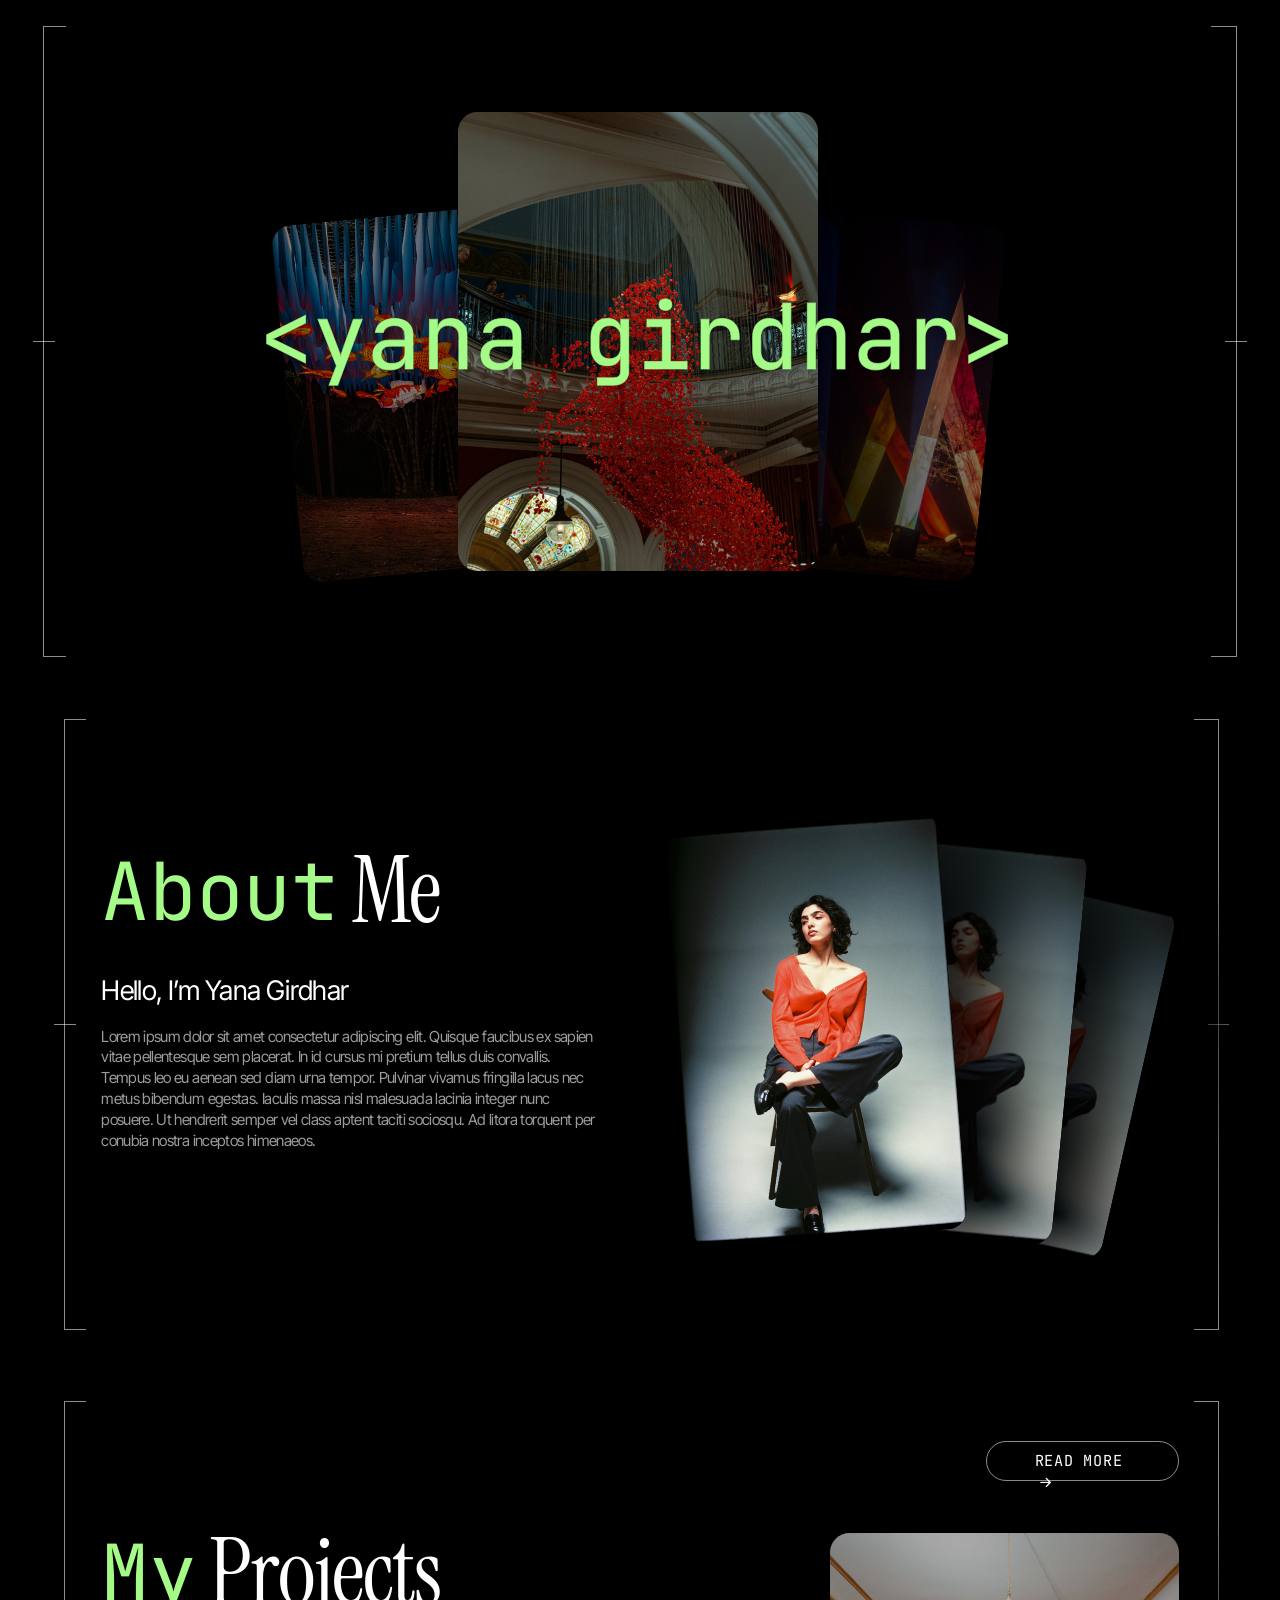
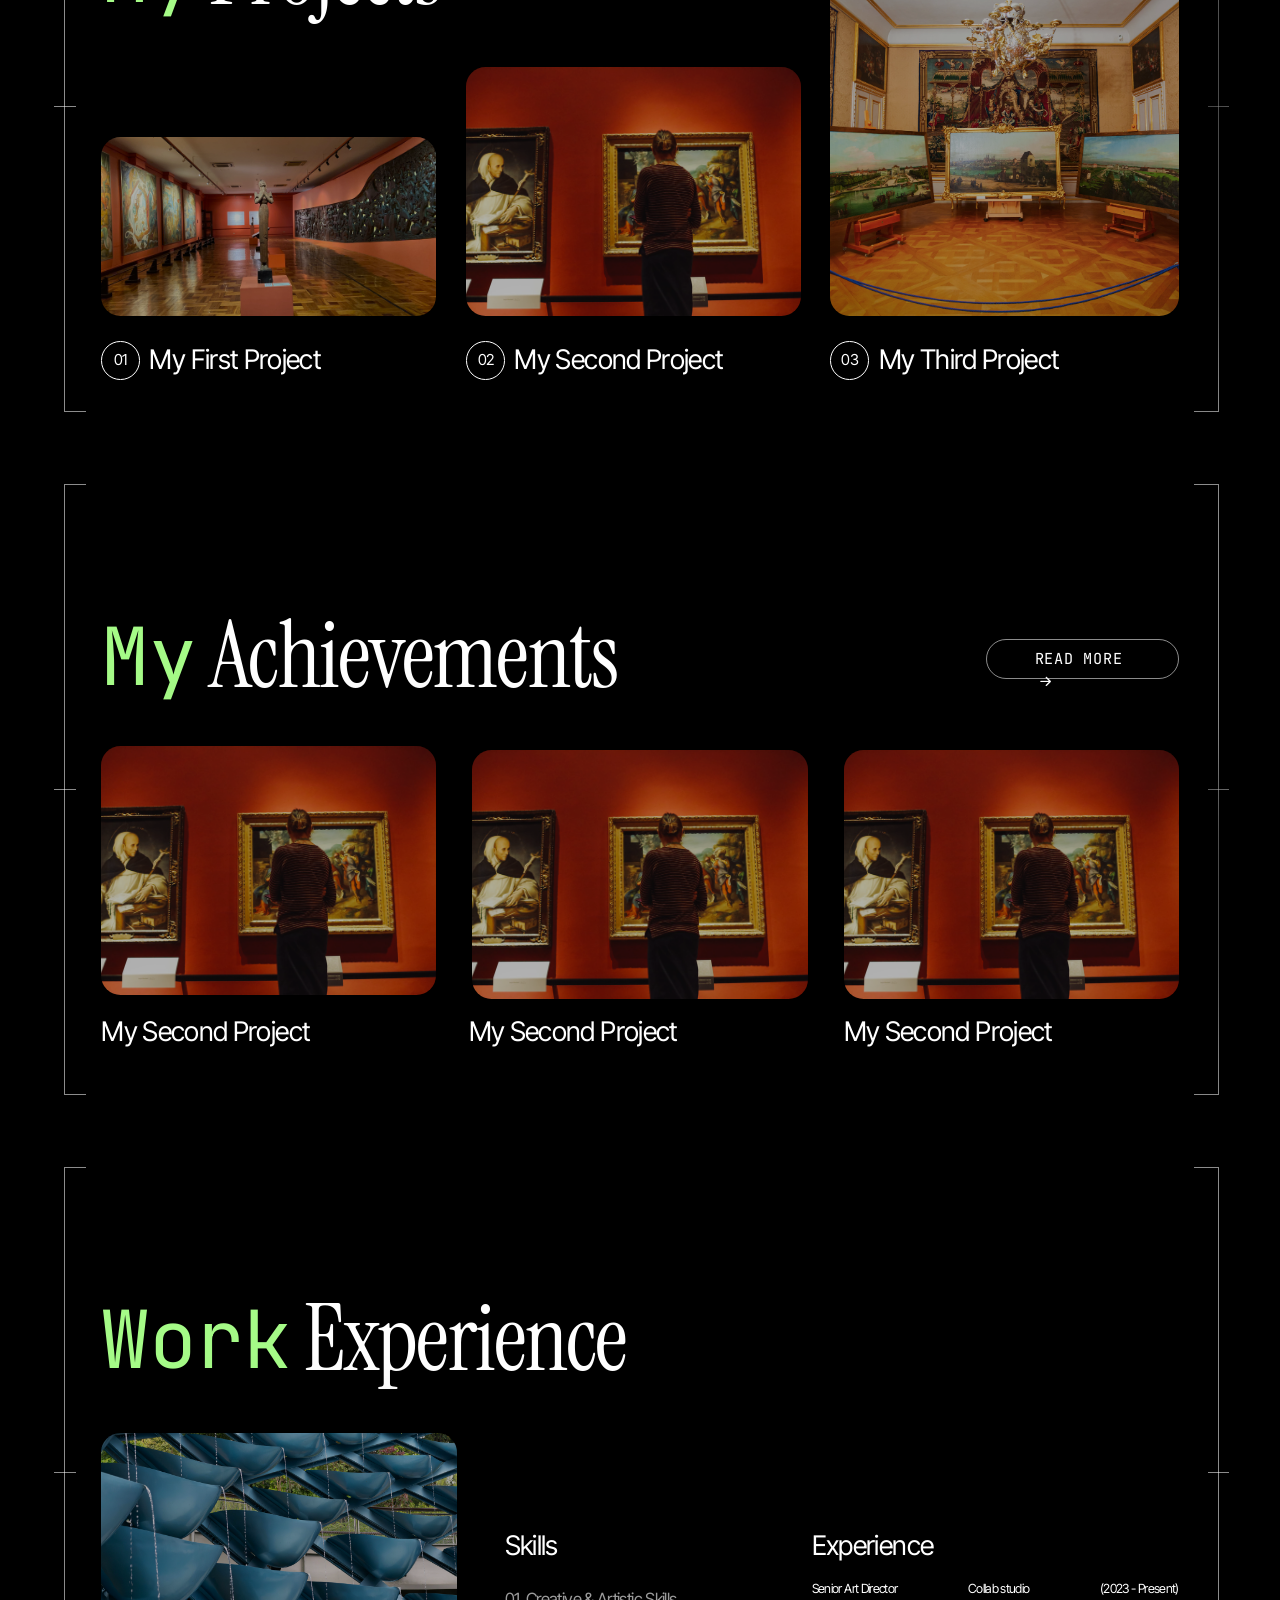
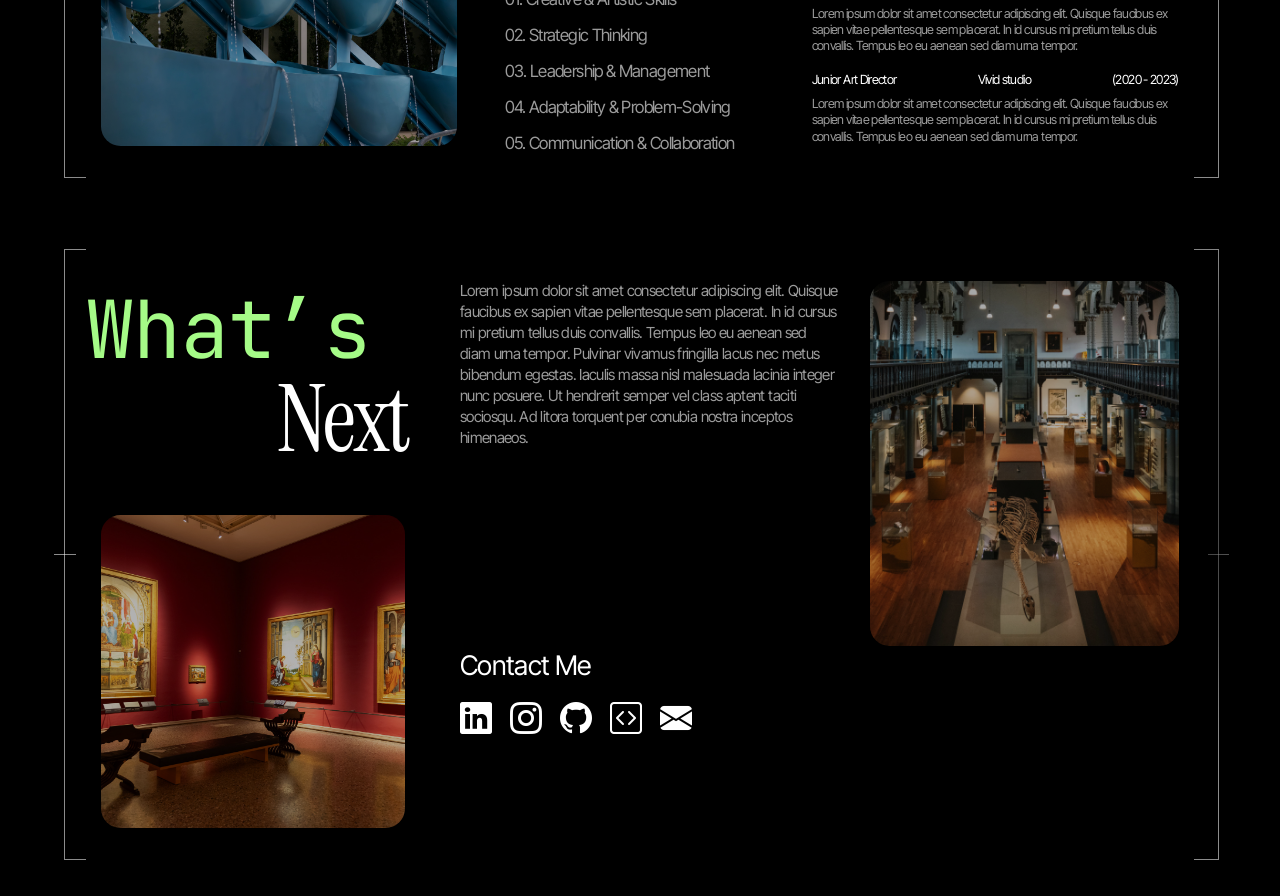
==== index.html @ b26ae409 "Initial Commit" ====
<!DOCTYPE html>
<html lang="en-IN">
<head>
  <meta charset="utf-8">
  <meta name="viewport" content="width=device-width, initial-scale=1">
  <title>Yana Girdhar | Portfolio</title>
  <meta name="description" content="Portfolio of Yana Girdhar.">
  <meta property="og:title" content="Hello, I’m Yana Girdhar">
  <meta property="og:type" content="website">
  <meta name="theme-color" content="#000000">

  <!-- Fonts -->
  <link rel="preconnect" href="https://fonts.googleapis.com">
  <link rel="preconnect" href="https://fonts.gstatic.com" crossorigin>
  <link href="https://fonts.googleapis.com/css2?family=Inter+Tight:wght@400;500&family=Instrument+Serif:ital@0;1&family=JetBrains+Mono:wght@400&display=swap" rel="stylesheet">

  <!-- Bootstrap 5 + Bootstrap Icons -->
  <link href="https://cdn.jsdelivr.net/npm/bootstrap@5.3.3/dist/css/bootstrap.min.css" rel="stylesheet">
  <link href="https://cdn.jsdelivr.net/npm/bootstrap-icons@1.11.3/font/bootstrap-icons.min.css" rel="stylesheet">

  <link href="css/style.css" rel="stylesheet">
</head>
<body>

  <!-- ============ 1. HERO ============ -->
  <section id="home" class="slide hero">
    <div class="stage">
      <div class="frame d-none d-lg-block" aria-hidden="true">
        <span class="brk brk-l"></span><span class="brk brk-r"></span>
        <span class="tick tick-l"></span><span class="tick tick-r"></span>
      </div>

      <figure class="photo hero-card hero-card--l abs" style="--x:322.7;--y:239.5;--w:315.8;--h:402.9;--r:-5.477deg;--o:.5">
        <img src="images/hero-left.jpg" alt="" loading="eager">
      </figure>
      <figure class="photo hero-card hero-card--r abs" style="--x:797.7;--y:239.5;--w:315.8;--h:402.9;--r:5.481deg;--o:.5">
        <img src="images/hero-right.jpg" alt="" loading="eager">
      </figure>
      <figure class="photo hero-card hero-card--c abs" style="--x:515.5;--y:125.6;--w:405.1;--h:516.9">
        <img src="images/hero-center.jpg" alt="Portrait of Yana Girdhar" loading="eager">
      </figure>

      <h1 class="hero-title abs" style="--x:91.5;--y:323.8;--w:1250.5">
        <span class="visually-hidden">Yana Girdhar</span>
        <span class="ht-outline" aria-hidden="true">&lt;yana girdhar&gt;</span>
        <span class="ht-fill" aria-hidden="true">&lt;yana girdhar&gt;</span>
      </h1>
    </div>
  </section>

  <!-- ============ 2. ABOUT ME ============ -->
  <section id="about" class="slide">
    <div class="stage stack">
      <div class="frame d-none d-lg-block" aria-hidden="true">
        <span class="brk brk-l"></span><span class="brk brk-r"></span>
        <span class="tick tick-l"></span><span class="tick tick-r"></span>
      </div>

      <h2 class="hd abs" style="--x:113.8;--y:182"><span class="t-sans headline-accent">About</span><span class="t-serif">Me</span></h2>

      <div class="about-copy abs" style="--x:113.8;--y:328.5;--w:559">
        <h3 class="t-h">Hello, I’m Yana Girdhar</h3>
        <p class="t-p">Lorem ipsum dolor sit amet consectetur adipiscing elit. Quisque faucibus ex sapien vitae pellentesque sem placerat. In id cursus mi pretium tellus duis convallis. Tempus leo eu aenean sed diam urna tempor. Pulvinar vivamus fringilla lacus nec metus bibendum egestas. Iaculis massa nisl malesuada lacinia integer nunc posuere. Ut hendrerit semper vel class aptent taciti sociosqu. Ad litora torquent per conubia nostra inceptos himenaeos.</p>
      </div>

      <div class="about-photos">
        <!-- Top image 100% opacity, back images 70% and 60% -->
        <figure class="photo abs" style="--x:1033;--y:224.4;--w:251.2;--h:404.7;--r:12.756deg;"><img src="images/about.jpg" alt="" loading="lazy"></figure>
        <figure class="photo abs" style="--x:925.7;--y:176;--w:278.3;--h:445.5;--r:5.481deg;"><img src="images/about.jpg" alt="" loading="lazy"></figure>
        <figure class="photo abs" style="--x:761.4;--y:153.6;--w:309.8;--h:471;--r:-4.455deg;"><img src="images/about.jpg" alt="Yana Girdhar" loading="lazy"></figure>
      </div>
    </div>
  </section>

  <!-- ============ 3. PROJECTS ============ -->
  <section id="projects" class="slide">
    <div class="stage stack">
      <div class="frame d-none d-lg-block" aria-hidden="true">
        <span class="brk brk-l"></span><span class="brk brk-r"></span>
        <span class="tick tick-l"></span><span class="tick tick-r"></span>
      </div>

      <h2 class="hd abs" style="--x:113.8;--y:182"><span class="t-sans headline-accent">My</span><span class="t-serif">Projects</span></h2>

      <a href="#" class="read-more-btn abs d-none d-lg-block" style="--x:1108.7;--y:85;--w:217.5;--h:45">
        <span>READ MORE</span>
        <i class="bi bi-arrow-right-short"></i>
      </a>

      <div class="cards">
        <article class="project">
          <a href="#" class="project-link">
            <figure class="photo dim abs" style="--x:113.8;--y:418.3;--w:377.1;--h:201.8"><img src="images/project-1.jpg" alt="Preview of My First Project" loading="lazy"></figure>
            <span class="pnum abs" style="--x:113.8;--y:648.2;--w:43.4;--h:43.4">01</span>
            <h3 class="plabel t-h abs" style="--x:168.1;--y:651.9">My First Project</h3>
          </a>
        </article>
        <article class="project">
          <a href="#" class="project-link">
            <figure class="photo dim abs" style="--x:524.4;--y:339.9;--w:377.1;--h:280.1"><img src="images/project-2.jpg" alt="Preview of My Second Project" loading="lazy"></figure>
            <span class="pnum abs" style="--x:524.4;--y:648.2;--w:43.4;--h:43.4">02</span>
            <h3 class="plabel t-h abs" style="--x:578.7;--y:651.9">My Second Project</h3>
          </a>
        </article>
        <article class="project">
          <a href="#" class="project-link">
            <figure class="photo dim abs" style="--x:934.3;--y:188.9;--w:391.9;--h:431.1"><img src="images/project-3.jpg" alt="Preview of My Third Project" loading="lazy"></figure>
            <span class="pnum abs" style="--x:934.3;--y:648.2;--w:43.4;--h:43.4">03</span>
            <h3 class="plabel t-h abs" style="--x:988.6;--y:651.9">My Third Project</h3>
          </a>
        </article>
      </div>
    </div>
  </section>

  <!-- ============ 4. ACHIEVEMENTS ============ -->
  <section id="achievements" class="slide">
    <div class="stage stack">
      <div class="frame d-none d-lg-block" aria-hidden="true">
        <span class="brk brk-l"></span><span class="brk brk-r"></span>
        <span class="tick tick-l"></span><span class="tick tick-r"></span>
      </div>

      <h2 class="hd abs" style="--x:113.8;--y:182"><span class="t-sans headline-accent">My</span><span class="t-serif">Achievements</span></h2>

      <a href="#" class="read-more-btn abs d-none d-lg-block" style="--x:1108.7;--y:215;--w:217.5;--h:45">
        <span>READ MORE</span>
        <i class="bi bi-arrow-right-short"></i>
      </a>

      <div class="cards">
        <article class="project">
          <figure class="photo dim abs" style="--x:113.8;--y:334.9;--w:377.1;--h:280.1"><img src="images/achievement-1.jpg" alt="" loading="lazy"></figure>
          <h3 class="plabel t-h abs" style="--x:113.8;--y:638.5">My Second Project</h3>
        </article>
        <article class="project">
          <figure class="photo dim abs" style="--x:531.4;--y:339.9;--w:377.1;--h:280.1"><img src="images/achievement-2.jpg" alt="" loading="lazy"></figure>
          <h3 class="plabel t-h abs" style="--x:527.2;--y:638.5">My Second Project</h3>
        </article>
        <article class="project">
          <figure class="photo dim abs" style="--x:949;--y:339.9;--w:377.1;--h:280.1"><img src="images/achievement-3.jpg" alt="" loading="lazy"></figure>
          <h3 class="plabel t-h abs" style="--x:949;--y:638.5">My Second Project</h3>
        </article>
      </div>
    </div>
  </section>

  <!-- ============ 5. WORK EXPERIENCE ============ -->
  <section id="experience" class="slide">
    <div class="stage stack">
      <div class="frame d-none d-lg-block" aria-hidden="true">
        <span class="brk brk-l"></span><span class="brk brk-r"></span>
        <span class="tick tick-l"></span><span class="tick tick-r"></span>
      </div>

      <h2 class="hd abs" style="--x:113.8;--y:182"><span class="t-sans headline-accent">Work</span><span class="t-serif">Experience</span></h2>

      <figure class="photo dim abs" style="--x:113.8;--y:339.7;--w:400.5;--h:351.9"><img src="images/work.jpg" alt="" loading="lazy"></figure>

      <div class="col-block abs" style="--x:567.7;--y:448.4;--w:330">
        <h3 class="t-h label">Skills</h3>
        <ol class="skills t-list">
          <li>01. Creative &amp; Artistic Skills</li>
          <li>02. Strategic Thinking</li>
          <li>03. Leadership &amp; Management</li>
          <li>04. Adaptability &amp; Problem-Solving</li>
          <li>05. Communication &amp; Collaboration</li>
        </ol>
      </div>

      <div class="col-block abs" style="--x:913.1;--y:448.4;--w:413">
        <h3 class="t-h label">Experience</h3>

        <div class="job">
          <div class="job-head t-sm"><span>Senior Art Director</span><span>Collab studio</span><span>(2023 - Present)</span></div>
          <p class="t-sm muted">Lorem ipsum dolor sit amet consectetur adipiscing elit. Quisque faucibus ex sapien vitae pellentesque sem placerat. In id cursus mi pretium tellus duis convallis. Tempus leo eu aenean sed diam urna tempor.</p>
        </div>
        <div class="job">
          <div class="job-head t-sm"><span>Junior Art Director</span><span>Vivid studio</span><span>(2020 - 2023)</span></div>
          <p class="t-sm muted">Lorem ipsum dolor sit amet consectetur adipiscing elit. Quisque faucibus ex sapien vitae pellentesque sem placerat. In id cursus mi pretium tellus duis convallis. Tempus leo eu aenean sed diam urna tempor.</p>
        </div>
      </div>
    </div>
  </section>

  <!-- ============ 6. WHAT'S NEXT / CONTACT ============ -->
  <section id="contact" class="slide">
    <div class="stage stack">
      <div class="frame d-none d-lg-block" aria-hidden="true">
        <span class="brk brk-l"></span><span class="brk brk-r"></span>
        <span class="tick tick-l"></span><span class="tick tick-r"></span>
      </div>

      <h2 class="hd hd--split">
        <span class="t-sans abs headline-accent" style="--x:96.8;--y:85">What’s</span>
        <span class="t-serif abs" style="--x:311.6;--y:181">Next</span>
      </h2>

      <p class="t-p abs" style="--x:517.3;--y:76.8;--w:428">Lorem ipsum dolor sit amet consectetur adipiscing elit. Quisque faucibus ex sapien vitae pellentesque sem placerat. In id cursus mi pretium tellus duis convallis. Tempus leo eu aenean sed diam urna tempor. Pulvinar vivamus fringilla lacus nec metus bibendum egestas. Iaculis massa nisl malesuada lacinia integer nunc posuere. Ut hendrerit semper vel class aptent taciti sociosqu. Ad litora torquent per conubia nostra inceptos himenaeos.</p>

      <figure class="photo dim abs" style="--x:113.8;--y:340.1;--w:342.4;--h:351.4"><img src="images/next-left.jpg" alt="" loading="lazy"></figure>
      <figure class="photo dim abs" style="--x:979;--y:76.8;--w:347.2;--h:410.3"><img src="images/next-right.jpg" alt="" loading="lazy"></figure>

      <div class="contact abs" style="--x:517.3;--y:491.7;--w:400">
        <h3 class="t-h">Contact Me</h3>
        <ul class="socials">
          <li><a href="#" aria-label="LinkedIn"><i class="bi bi-linkedin"></i></a></li>
          <li><a href="#" aria-label="Instagram"><i class="bi bi-instagram"></i></a></li>
          <li><a href="#" aria-label="GitHub"><i class="bi bi-github"></i></a></li>
          <li><a href="#" aria-label="LeetCode"><i class="bi bi-code-square"></i></a></li>
          <li><a href="#" aria-label="Email"><i class="bi bi-envelope-fill"></i></a></li>
        </ul>
      </div>
    </div>
  </section>

  <script src="js/main.js"></script>
</body>
</html>
---- css/style.css ----
/* ==========================================================================
   Yana Girdhar — portfolio
   Bootstrap 5 provides reset, .visually-hidden and icons.
   This file adds the design: every slide is a 1440 × 768 "stage" that scales
   with the browser width on desktop, and stacks into one column on mobile.
   ========================================================================== */

:root {
  --bg: #000;
  --fg: #fff;
  --muted: #9b9b9b;          /* grey body copy */
  --accent: #a5fb87;         /* hero green — change this one value to re-colour */
  --line: rgba(255, 255, 255, .55);
  --font-sans: "Inter Tight", "Helvetica Neue", Arial, sans-serif;
  --font-serif: "Instrument Serif", Georgia, "Times New Roman", serif;
  --font-mono: "JetBrains Mono", ui-monospace, "SFMono-Regular", Menlo, monospace;
}

*, *::before, *::after { box-sizing: border-box; }
html { scroll-behavior: smooth; }
body {
  background: var(--bg);
  color: var(--fg);
  font-family: var(--font-sans);
  letter-spacing: -.04em;
  overflow-x: hidden;
  -webkit-font-smoothing: antialiased;
}
a { color: inherit; text-decoration: none; }
a:focus-visible { outline: 2px solid var(--accent); outline-offset: 4px; }
h1, h2, h3, p, ol, ul, figure { margin: 0; padding: 0; }
h1, h2, h3 { font-weight: 400; }
ol, ul { list-style: none; }
.visually-hidden { position: absolute !important; width: 1px; height: 1px; margin: -1px; padding: 0; overflow: hidden; clip: rect(0, 0, 0, 0); white-space: nowrap; border: 0; }

/* ---------- Custom Headline Green & Font Styles ---------- */
.headline-accent {
  font-family: var(--font-mono) !important;
  color: var(--accent) !important;
  font-size: clamp(3.2rem, 14.5vw, 5.25rem) !important;
}

/* ---------- Read More Pill Button ---------- */
.read-more-btn {
  display: inline-flex;
  align-items: center;
  justify-content: center;
  gap: 1rem;
  background: transparent;
  border: 1px solid var(--line);
  padding: 0.5rem 1.75rem 0.5rem 3rem; 
  border-radius: 50rem;
  font-family: var(--font-mono);
  font-size: 0.95rem;
  letter-spacing: 0.05em;
  color: var(--fg);
  transition: border-color 0.2s ease, color 0.2s ease;
}
.read-more-btn:hover {
  border-color: var(--accent);
  color: var(--accent);
}
.read-more-btn i {
  font-size: 1.35rem; 
  line-height: 1;
}

/* ---------- Stage (the 1440 × 768 artboard) ---------- */
.slide { position: relative; background: var(--bg); overflow: hidden; }
.stage {
  --u: calc(100cqw / 1440);   /* 1 design pixel */
  --k: .05rem;                /* spacing unit on mobile */
  position: relative;
  width: 100%;
  max-width: 1440px;
  margin-inline: auto;
  container-type: inline-size;
}
.stage.stack {                /* mobile: normal flowing column */
  display: flex;
  flex-direction: column;
  gap: 1.75rem;
  padding: 4.5rem 1.5rem;
}

/* ---------- Type ---------- */
.t-sans  { font-family: var(--font-sans);  font-size: clamp(2.75rem, 13vw, 4.75rem); line-height: 1; }
.t-serif { font-family: var(--font-serif); font-size: clamp(3rem, 14vw, 5.5rem);  line-height: 1; letter-spacing: -.02em; }
.t-h     { font-size: 1.6rem; line-height: 1.2; }
.t-p     { font-size: 1rem; line-height: 1.375; color: var(--muted); }
.t-sm    { font-size: .9rem; line-height: 1.3; }
.t-list  { font-size: 1.1rem; line-height: 2.137; color: var(--muted); }
.muted   { color: var(--muted); }

/* Reduced spacing between headline parts */
.hd { display: flex; flex-wrap: wrap; align-items: center; gap: .1em .15em; }
.hd--split { flex-wrap: wrap; }

/* ---------- Photos & Shadows ---------- */
.photo {
  position: relative;
  overflow: hidden;
  width: 100%;
  aspect-ratio: var(--w) / var(--h);
  border-radius: max(14px, 1.5cqw);
  background: var(--bg);
  box-shadow: 65px 25px 85px rgba(0, 0, 0, 0.9); /* Large shadow extending far to the right */
}
.photo img { display: block; width: 100%; height: 100%; object-fit: cover; }

.photo.dim { opacity: .7; transition: opacity .35s ease; }
.project-link:hover .photo.dim,
.project-link:focus-visible .photo.dim,
.photo.dim:hover { opacity: 1; }

/* ---------- Projects / achievements ---------- */
.cards { display: grid; gap: 2.5rem; }
.project { display: block; }
.project-link {
  display: grid;
  grid-template-columns: auto 1fr;
  gap: .9rem 1rem;
  align-items: center;
}
.project-link .photo { grid-column: 1 / -1; }
.pnum {
  display: grid; place-items: center;
  width: 2.75rem; height: 2.75rem;
  border: 1px solid var(--fg);
  border-radius: 50%;
  font-size: 1rem;
}
.plabel { margin: 0; }

/* ---------- Work experience ---------- */
.label { position: relative; display: inline-block; margin-bottom: calc(22 * var(--k)); }
.sup { position: absolute; top: .1em; right: -.85em; font-size: .5em; }
.skills li { white-space: nowrap; }
.job { margin-bottom: calc(19 * var(--k)); }
.job-head { display: flex; justify-content: space-between; gap: .75rem; margin-bottom: calc(9 * var(--k)); }

/* ---------- About / contact copy ---------- */
.about-copy .t-h { margin-bottom: calc(22 * var(--k)); }
.about-photos { display: block; }
.about-photos .photo:not(:last-child) { display: none; }
.contact .t-h { margin-bottom: calc(22 * var(--k)); }
.socials { display: flex; flex-wrap: wrap; gap: 1.25rem; font-size: 2rem; line-height: 1; }
.socials a { display: block; transition: color .2s ease, transform .2s ease; }
.socials a:hover { color: var(--accent); transform: translateY(-3px); }
.arrow { color: var(--fg); }

/* ---------- Hero (mobile first) ---------- */
.hero .stage { aspect-ratio: 10 / 11; }
.hero .photo { position: absolute; }
.hero-card--c { left: 25cqw; top: 12cqw; width: 50cqw; height: auto; aspect-ratio: 405 / 517; z-index: 2; }
.hero-card--l { left: 8cqw;  top: 20cqw; width: 38cqw; height: auto; aspect-ratio: 316 / 403; }
.hero-card--r { left: 54cqw; top: 20cqw; width: 38cqw; height: auto; aspect-ratio: 316 / 403; }
.sparkle { position: absolute; left: auto; right: 22cqw; top: 8cqw; width: 8cqw; height: 8cqw; color: var(--fg); z-index: 3; }
.hero-title {
  position: absolute; left: 0; right: 0; top: 60cqw; z-index: 4;
  font-family: var(--font-mono);
  font-size: 10vw; line-height: 1.09; letter-spacing: 0;
  text-align: center; white-space: nowrap;
  text-shadow: 0 .05em .07em rgba(0, 0, 0, .08);
}
.ht-outline, .ht-fill { display: block; }
.ht-outline { position: absolute; inset: 0; color: transparent; -webkit-text-stroke: 1px rgba(165, 251, 135, .7); }
.ht-fill { color: var(--accent); }

/* ---------- Hero load animation ---------- */
.hero-card {
  opacity: 0; scale: .86; rotate: 0deg; translate: 0 6cqw;
  transition: opacity .9s ease, scale 1.3s cubic-bezier(.2, .9, .2, 1),
              rotate 1.3s cubic-bezier(.2, .9, .2, 1), translate 1.3s cubic-bezier(.2, .9, .2, 1);
}
.hero-card--l { translate: 14cqw 4cqw; transition-delay: .25s; --depth: -14; }
.hero-card--r { translate: -14cqw 4cqw; transition-delay: .25s; --depth: -6; }
.hero-card--c { transition-delay: .05s; --depth: 8; }
.is-loaded .hero-card { opacity: var(--o, 1); scale: 1; rotate: var(--r, 0deg); translate: 0 0; }
.is-loaded.is-settled .hero-card {         /* gentle pointer parallax after the intro */
  translate: calc(var(--mx, 0) * var(--depth) * 1px) calc(var(--my, 0) * var(--depth) * 1px);
  transition: translate .45s ease-out;
}
.ht-outline { opacity: 0; transition: opacity .5s ease .5s; }
.ht-fill { clip-path: inset(0 100% 0 0); transition: clip-path 1.5s cubic-bezier(.65, 0, .35, 1) .8s; }
.is-loaded .ht-outline { opacity: 1; }
.is-loaded .ht-fill { clip-path: inset(0 0 0 0); }
.sparkle { opacity: 0; transition: opacity .6s ease 1.4s; animation: spin 12s linear infinite; }
.is-loaded .sparkle { opacity: 1; }
@keyframes spin { to { transform: rotate(360deg); } }

/* ==========================================================================
   Desktop: exact 1440 × 768 layout, scaled to the viewport
   ========================================================================== */
@media (min-width: 992px) {
  .stage { --k: var(--u); aspect-ratio: 1440 / 768; }
  .stage.stack { display: block; padding: 0; }

  /* absolute placement helper: --x --y --w --h are design pixels */
  .abs {
    position: absolute;
    left: calc(var(--x) * var(--u));
    top: calc(var(--y) * var(--u));
    width: calc(var(--w) * var(--u));
    height: calc(var(--h) * var(--u));
    rotate: var(--r, 0deg);
    margin: 0;
  }
  .project, .project-link, .cards, .about-photos { display: contents; }
  .hd--split { display: contents; }
  .about-photos .photo:not(:last-child) { display: block; }

  /* type (sizes are design px at 1440 wide) */
  .t-sans  { font-size: calc(76.3 * var(--u)); }
  .t-serif { font-size: calc(104 * var(--u)); }
  .headline-accent { font-size: calc(90 * var(--u)) !important; }
  .t-h     { font-size: calc(30.4 * var(--u)); line-height: calc(36 / 30.4); }
  .t-p     { font-size: calc(17.1 * var(--u)); line-height: calc(23.5 / 17.1); }
  .t-sm    { font-size: calc(14.2 * var(--u)); }
  .t-list  { font-size: calc(19 * var(--u)); }
  .hd { gap: calc(15 * var(--u)); width: auto; height: auto; }
  .hd--split .abs { width: auto; height: auto; }

  .photo { border-radius: calc(22 * var(--u)); }
  .pnum { font-size: calc(17 * var(--u)); }
  .plabel { width: auto; height: auto; white-space: nowrap; }
  .socials { gap: calc(21 * var(--u)); font-size: calc(36 * var(--u)); }
  .about-copy, .contact, .col-block, .job-head { height: auto; }
  .skills li { height: calc(40.6 * var(--u)); }

  /* brackets that frame every slide */
  .frame { position: absolute; inset: 0; pointer-events: none; }
  .brk, .tick { position: absolute; display: block; }
  .brk { border: 1px solid var(--line); }
  .brk-l { left: calc(72.3 * var(--u));  top: calc(40.8 * var(--u)); width: calc(24.5 * var(--u)); height: calc(686.7 * var(--u)); border-right: 0; }
  .brk-r { left: calc(1343.2 * var(--u)); top: calc(40.8 * var(--u)); width: calc(28 * var(--u));   height: calc(686.7 * var(--u)); border-left: 0; }
  .tick { height: 1px; background: var(--line); top: calc(384 * var(--u)); width: calc(23.9 * var(--u)); }
  .tick-l { left: calc(61.2 * var(--u)); }
  .tick-r { left: calc(1358.6 * var(--u)); }
  .hero .brk-l { left: calc(48.5 * var(--u));  top: calc(29.1 * var(--u)); width: calc(25.3 * var(--u)); height: calc(709.9 * var(--u)); }
  .hero .brk-r { left: calc(1362.4 * var(--u)); top: calc(29.1 * var(--u)); width: calc(28.9 * var(--u)); height: calc(709.9 * var(--u)); }
  .hero .tick { top: calc(383.9 * var(--u)); width: calc(24.7 * var(--u)); }
  .hero .tick-l { left: calc(37 * var(--u)); }
  .hero .tick-r { left: calc(1378.3 * var(--u)); }

  /* hero */
  .hero .stage { aspect-ratio: 1440 / 768; }
  .hero-card--l { translate: calc(192 * var(--u)) calc(-30 * var(--u)); }
  .hero-card--r { translate: calc(-192 * var(--u)) calc(-30 * var(--u)); }
  .hero-card--c { translate: 0 calc(40 * var(--u)); }
  .hero-title {
    font-size: calc(101.6 * var(--u));
    line-height: calc(111 / 101.6);
    height: auto;
  }
}

/* ---------- Motion preferences ---------- */
@media (prefers-reduced-motion: reduce) {
  html { scroll-behavior: auto; }
  .hero-card, .ht-outline, .ht-fill, .sparkle { transition: none !important; }
  .sparkle { animation: none; }
  .hero-card { opacity: var(--o, 1); scale: 1; rotate: var(--r, 0deg); translate: 0 0; }
  .ht-outline, .sparkle { opacity: 1; }
  .ht-fill { clip-path: none; }
}
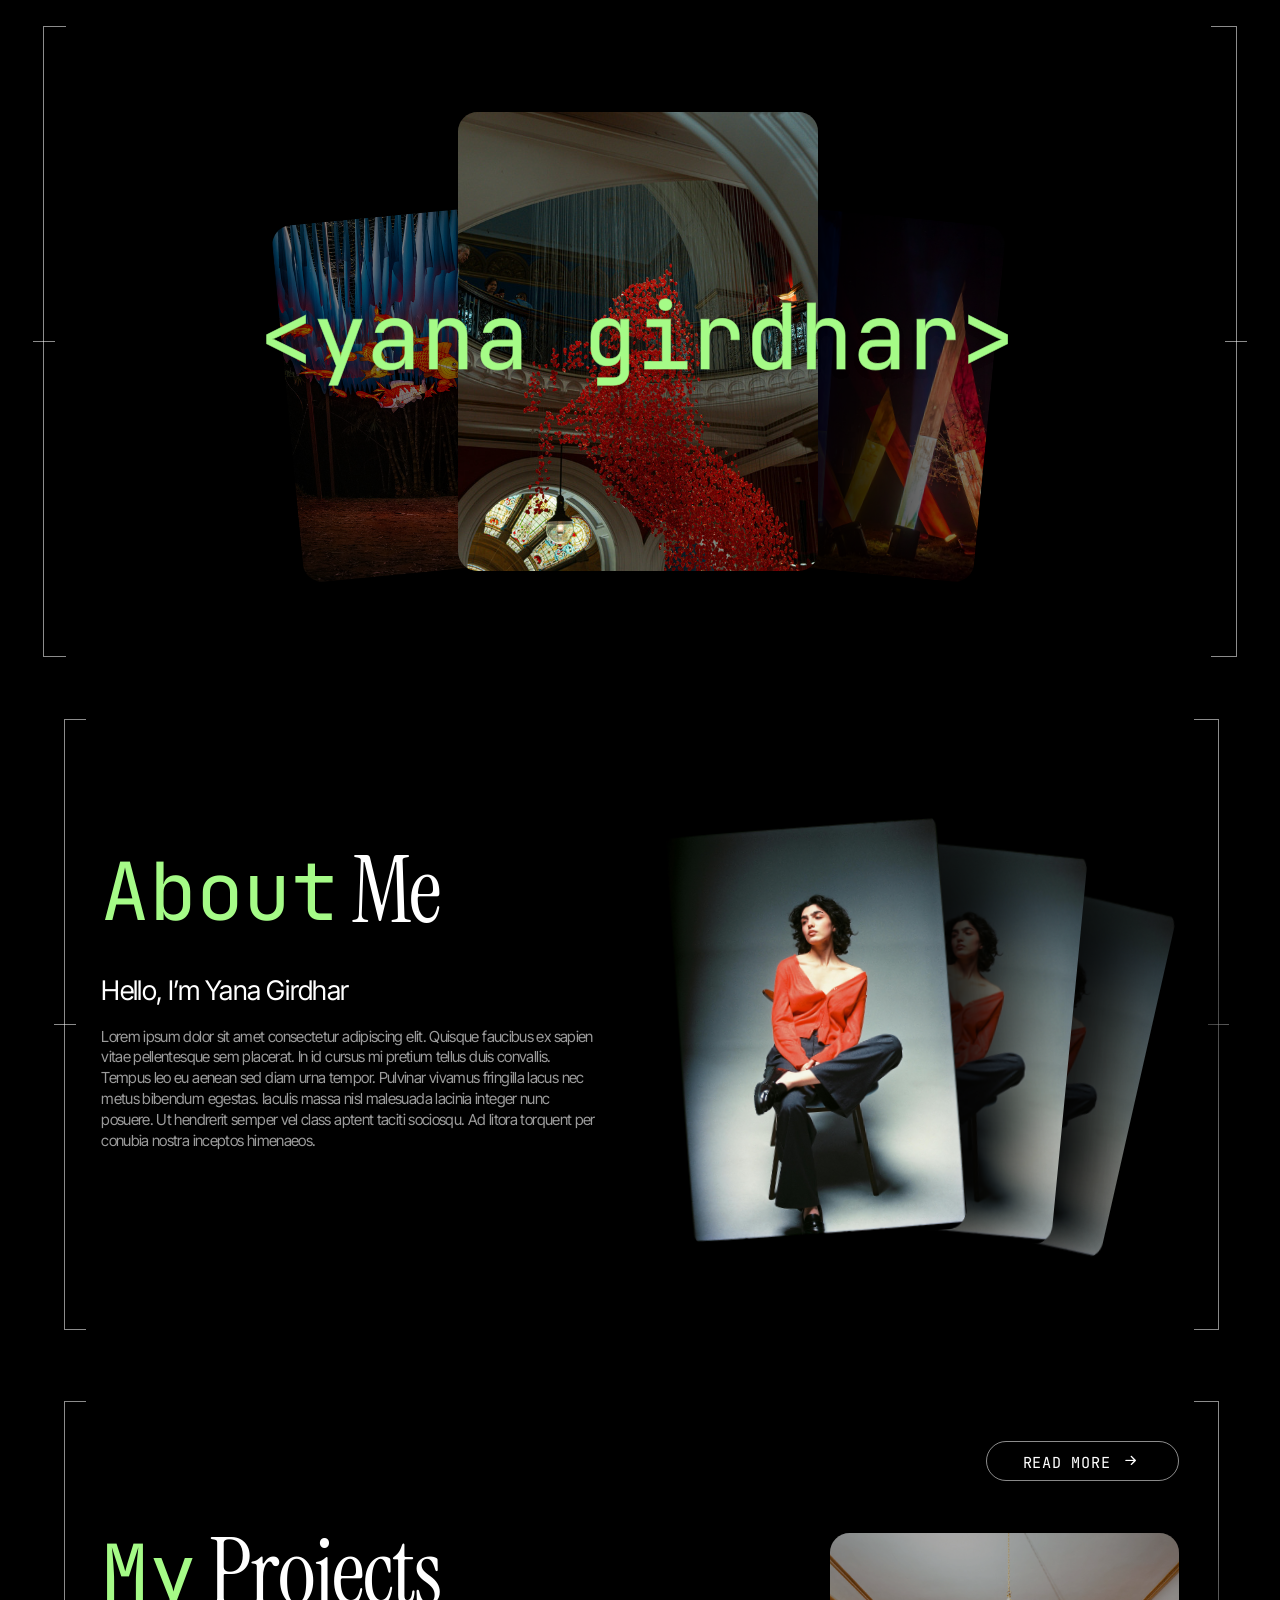
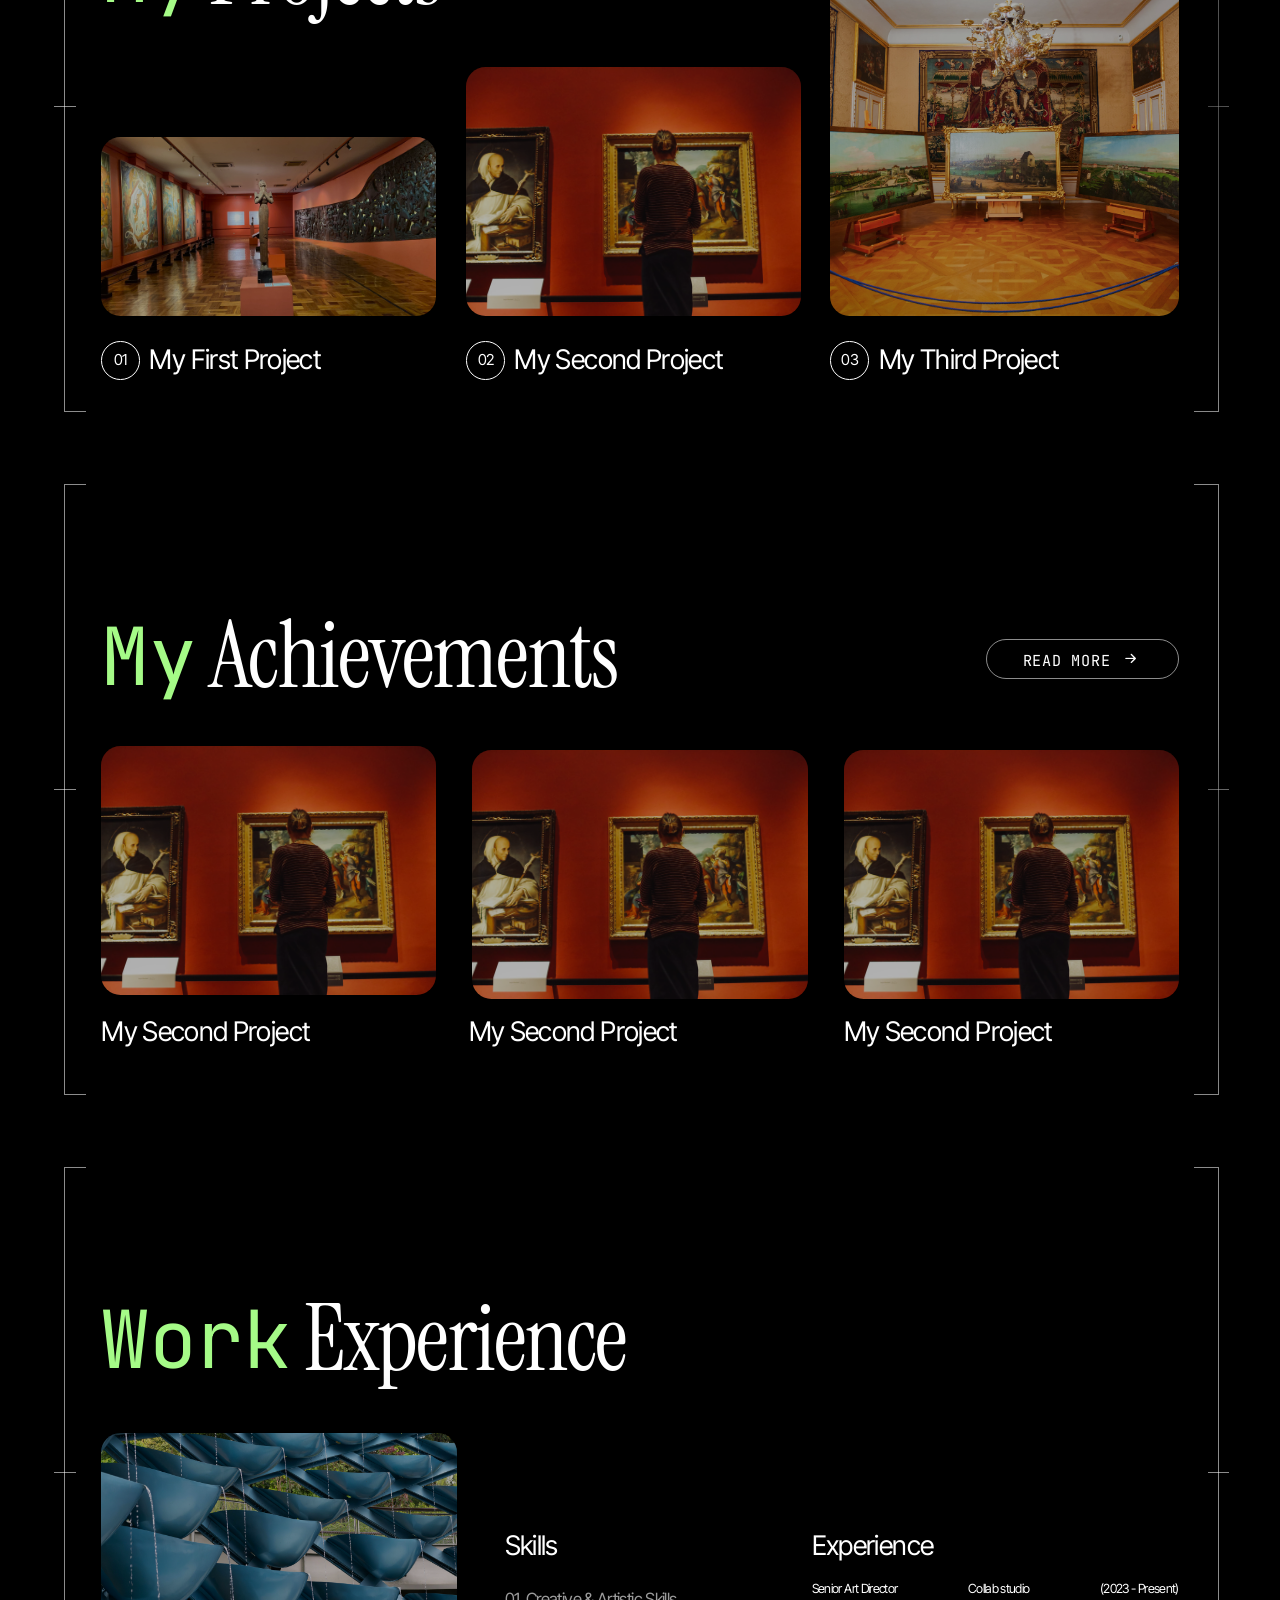
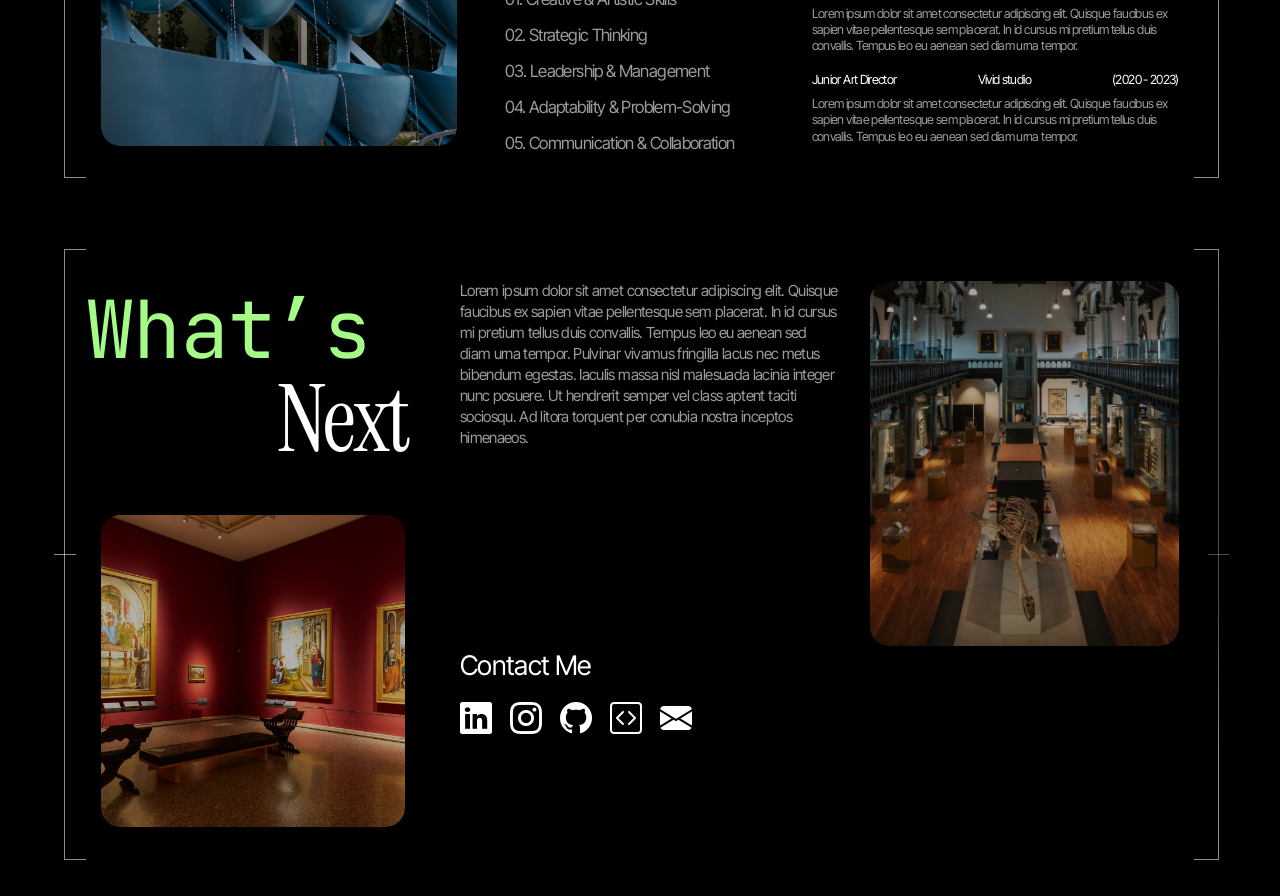
==== commit 8dfbb93c: "add animations" ====
--- a/index.html
+++ b/index.html
@@ -64,10 +64,9 @@
       </div>
 
       <div class="about-photos">
-        <!-- Top image 100% opacity, back images 70% and 60% -->
-        <figure class="photo abs" style="--x:1033;--y:224.4;--w:251.2;--h:404.7;--r:12.756deg;"><img src="images/about.jpg" alt="" loading="lazy"></figure>
-        <figure class="photo abs" style="--x:925.7;--y:176;--w:278.3;--h:445.5;--r:5.481deg;"><img src="images/about.jpg" alt="" loading="lazy"></figure>
-        <figure class="photo abs" style="--x:761.4;--y:153.6;--w:309.8;--h:471;--r:-4.455deg;"><img src="images/about.jpg" alt="Yana Girdhar" loading="lazy"></figure>
+        <figure class="photo abs anim-about-top" style="--x:1033;--y:224.4;--w:251.2;--h:404.7;--r:12.756deg;"><img src="images/about.jpg" alt="" loading="lazy"></figure>
+        <figure class="photo abs anim-about-mid" style="--x:925.7;--y:176;--w:278.3;--h:445.5;--r:5.481deg;"><img src="images/about.jpg" alt="" loading="lazy"></figure>
+        <figure class="photo abs anim-about-bot" style="--x:761.4;--y:153.6;--w:309.8;--h:471;--r:-4.455deg;"><img src="images/about.jpg" alt="Yana Girdhar" loading="lazy"></figure>
       </div>
     </div>
   </section>
@@ -88,21 +87,21 @@
       </a>
 
       <div class="cards">
-        <article class="project">
+        <article class="project anim-proj-1">
           <a href="#" class="project-link">
             <figure class="photo dim abs" style="--x:113.8;--y:418.3;--w:377.1;--h:201.8"><img src="images/project-1.jpg" alt="Preview of My First Project" loading="lazy"></figure>
             <span class="pnum abs" style="--x:113.8;--y:648.2;--w:43.4;--h:43.4">01</span>
             <h3 class="plabel t-h abs" style="--x:168.1;--y:651.9">My First Project</h3>
           </a>
         </article>
-        <article class="project">
+        <article class="project anim-proj-2">
           <a href="#" class="project-link">
             <figure class="photo dim abs" style="--x:524.4;--y:339.9;--w:377.1;--h:280.1"><img src="images/project-2.jpg" alt="Preview of My Second Project" loading="lazy"></figure>
             <span class="pnum abs" style="--x:524.4;--y:648.2;--w:43.4;--h:43.4">02</span>
             <h3 class="plabel t-h abs" style="--x:578.7;--y:651.9">My Second Project</h3>
           </a>
         </article>
-        <article class="project">
+        <article class="project anim-proj-3">
           <a href="#" class="project-link">
             <figure class="photo dim abs" style="--x:934.3;--y:188.9;--w:391.9;--h:431.1"><img src="images/project-3.jpg" alt="Preview of My Third Project" loading="lazy"></figure>
             <span class="pnum abs" style="--x:934.3;--y:648.2;--w:43.4;--h:43.4">03</span>
@@ -129,15 +128,15 @@
       </a>
 
       <div class="cards">
-        <article class="project">
+        <article class="project anim-achieve">
           <figure class="photo dim abs" style="--x:113.8;--y:334.9;--w:377.1;--h:280.1"><img src="images/achievement-1.jpg" alt="" loading="lazy"></figure>
           <h3 class="plabel t-h abs" style="--x:113.8;--y:638.5">My Second Project</h3>
         </article>
-        <article class="project">
+        <article class="project anim-achieve" style="transition-delay: 0.15s;">
           <figure class="photo dim abs" style="--x:531.4;--y:339.9;--w:377.1;--h:280.1"><img src="images/achievement-2.jpg" alt="" loading="lazy"></figure>
           <h3 class="plabel t-h abs" style="--x:527.2;--y:638.5">My Second Project</h3>
         </article>
-        <article class="project">
+        <article class="project anim-achieve" style="transition-delay: 0.3s;">
           <figure class="photo dim abs" style="--x:949;--y:339.9;--w:377.1;--h:280.1"><img src="images/achievement-3.jpg" alt="" loading="lazy"></figure>
           <h3 class="plabel t-h abs" style="--x:949;--y:638.5">My Second Project</h3>
         </article>
@@ -155,7 +154,7 @@
 
       <h2 class="hd abs" style="--x:113.8;--y:182"><span class="t-sans headline-accent">Work</span><span class="t-serif">Experience</span></h2>
 
-      <figure class="photo dim abs" style="--x:113.8;--y:339.7;--w:400.5;--h:351.9"><img src="images/work.jpg" alt="" loading="lazy"></figure>
+      <figure class="photo dim abs anim-work" style="--x:113.8;--y:339.7;--w:400.5;--h:351.9"><img src="images/work.jpg" alt="" loading="lazy"></figure>
 
       <div class="col-block abs" style="--x:567.7;--y:448.4;--w:330">
         <h3 class="t-h label">Skills</h3>
@@ -198,8 +197,8 @@
 
       <p class="t-p abs" style="--x:517.3;--y:76.8;--w:428">Lorem ipsum dolor sit amet consectetur adipiscing elit. Quisque faucibus ex sapien vitae pellentesque sem placerat. In id cursus mi pretium tellus duis convallis. Tempus leo eu aenean sed diam urna tempor. Pulvinar vivamus fringilla lacus nec metus bibendum egestas. Iaculis massa nisl malesuada lacinia integer nunc posuere. Ut hendrerit semper vel class aptent taciti sociosqu. Ad litora torquent per conubia nostra inceptos himenaeos.</p>
 
-      <figure class="photo dim abs" style="--x:113.8;--y:340.1;--w:342.4;--h:351.4"><img src="images/next-left.jpg" alt="" loading="lazy"></figure>
-      <figure class="photo dim abs" style="--x:979;--y:76.8;--w:347.2;--h:410.3"><img src="images/next-right.jpg" alt="" loading="lazy"></figure>
+      <figure class="photo dim abs anim-next-left" style="--x:113.8;--y:340.1;--w:342.4;--h:351.4"><img src="images/next-left.jpg" alt="" loading="lazy"></figure>
+      <figure class="photo dim abs anim-next-right" style="--x:979;--y:76.8;--w:347.2;--h:410.3"><img src="images/next-right.jpg" alt="" loading="lazy"></figure>
 
       <div class="contact abs" style="--x:517.3;--y:491.7;--w:400">
         <h3 class="t-h">Contact Me</h3>
--- a/css/style.css
+++ b/css/style.css
@@ -48,7 +48,7 @@
   gap: 1rem;
   background: transparent;
   border: 1px solid var(--line);
-  padding: 0.5rem 1.75rem 0.5rem 3rem; 
+  padding: 0.5rem 1.75rem 0.5rem 2.25rem;
   border-radius: 50rem;
   font-family: var(--font-mono);
   font-size: 0.95rem;
@@ -104,7 +104,7 @@
   aspect-ratio: var(--w) / var(--h);
   border-radius: max(14px, 1.5cqw);
   background: var(--bg);
-  box-shadow: 65px 25px 85px rgba(0, 0, 0, 0.9); /* Large shadow extending far to the right */
+  box-shadow: 65px 25px 85px rgba(0, 0, 0, 0.9);
 }
 .photo img { display: block; width: 100%; height: 100%; object-fit: cover; }
 
@@ -206,7 +206,12 @@
     rotate: var(--r, 0deg);
     margin: 0;
   }
-  .project, .project-link, .cards, .about-photos { display: contents; }
+  .project-link, .cards, .about-photos { display: contents; }
+  /* .project must be a real box (not display: contents) so that the
+     opacity/transform scroll animations can apply to it. It covers the stage,
+     so the absolutely-positioned children keep their exact positions. */
+  .project { display: block; position: absolute; inset: 0; pointer-events: none; }
+  .project > * { pointer-events: auto; }   /* links + hover still work */
   .hd--split { display: contents; }
   .about-photos .photo:not(:last-child) { display: block; }
 
@@ -263,4 +268,76 @@
   .hero-card { opacity: var(--o, 1); scale: 1; rotate: var(--r, 0deg); translate: 0 0; }
   .ht-outline, .sparkle { opacity: 1; }
   .ht-fill { clip-path: none; }
+}
+
+/* ==========================================================================
+   Custom Scroll Animations (Triggered after scrolling past section headline)
+   ========================================================================== */
+
+.anim-about-top, .anim-about-mid, .anim-about-bot,
+.anim-proj-1, .anim-proj-2, .anim-proj-3,
+.anim-achieve, .anim-work, .anim-next-left, .anim-next-right {
+  opacity: 0;
+  will-change: transform, opacity;
+  transition: opacity 0.9s cubic-bezier(0.16, 1, 0.3, 1), transform 0.9s cubic-bezier(0.16, 1, 0.3, 1);
+}
+
+/* 1. About Me: Fade/pan-in Top -> Mid -> Bottom */
+.anim-about-top { transform: translateY(-40px) scale(0.95); transition-delay: 0.1s; }
+.anim-about-mid { transform: translateY(-20px) scale(0.95); transition-delay: 0.3s; }
+.anim-about-bot { transform: translateY(0) scale(0.95); transition-delay: 0.5s; }
+
+/* 2. Projects: Bottom to top order (3 -> 2 -> 1) */
+.anim-proj-3 { transform: translateY(50px); transition-delay: 0.1s; }
+.anim-proj-2 { transform: translateY(50px); transition-delay: 0.25s; }
+.anim-proj-1 { transform: translateY(50px); transition-delay: 0.4s; }
+
+/* 3. Achievements: Right to left */
+.anim-achieve { transform: translateX(80px); }
+
+/* 4. Work Experience: photo slides in from the left */
+.anim-work { transform: translateX(-80px); transition-delay: 0.1s; }
+
+/* 5. Contact/Next: next-left from left, next-right from right */
+.anim-next-left { transform: translateX(-80px); transition-delay: 0.1s; }
+.anim-next-right { transform: translateX(80px); transition-delay: 0.25s; }
+
+/* .photo.dim (specificity 0,2,0) would otherwise override the rules above for
+   the What's Next photos, so match its specificity and keep the 0.7 "dim"
+   as the end state (hover still brightens to 1). */
+.photo.dim.anim-work,
+.photo.dim.anim-next-left,
+.photo.dim.anim-next-right {
+  opacity: 0;
+  transition: opacity 0.9s cubic-bezier(0.16, 1, 0.3, 1), transform 0.9s cubic-bezier(0.16, 1, 0.3, 1);
+}
+.photo.dim.anim-work       { transition-delay: 0.1s; }
+.photo.dim.anim-next-left  { transition-delay: 0.1s; }
+.photo.dim.anim-next-right { transition-delay: 0.25s; }
+
+.is-inview .photo.dim.anim-work,
+.is-inview .photo.dim.anim-next-left,
+.is-inview .photo.dim.anim-next-right {
+  opacity: .7;
+  transform: none;
+}
+.is-inview .photo.dim.anim-work:hover,
+.is-inview .photo.dim.anim-next-left:hover,
+.is-inview .photo.dim.anim-next-right:hover {
+  opacity: 1;
+  transition-delay: 0s;
+}
+
+/* Activated state when the section headline is scrolled past */
+.is-inview .anim-about-top,
+.is-inview .anim-about-mid,
+.is-inview .anim-about-bot,
+.is-inview .anim-proj-1,
+.is-inview .anim-proj-2,
+.is-inview .anim-proj-3,
+.is-inview .anim-achieve,
+.is-inview .anim-next-left,
+.is-inview .anim-next-right {
+  opacity: 1;
+  transform: translate(0, 0) scale(1);
 }
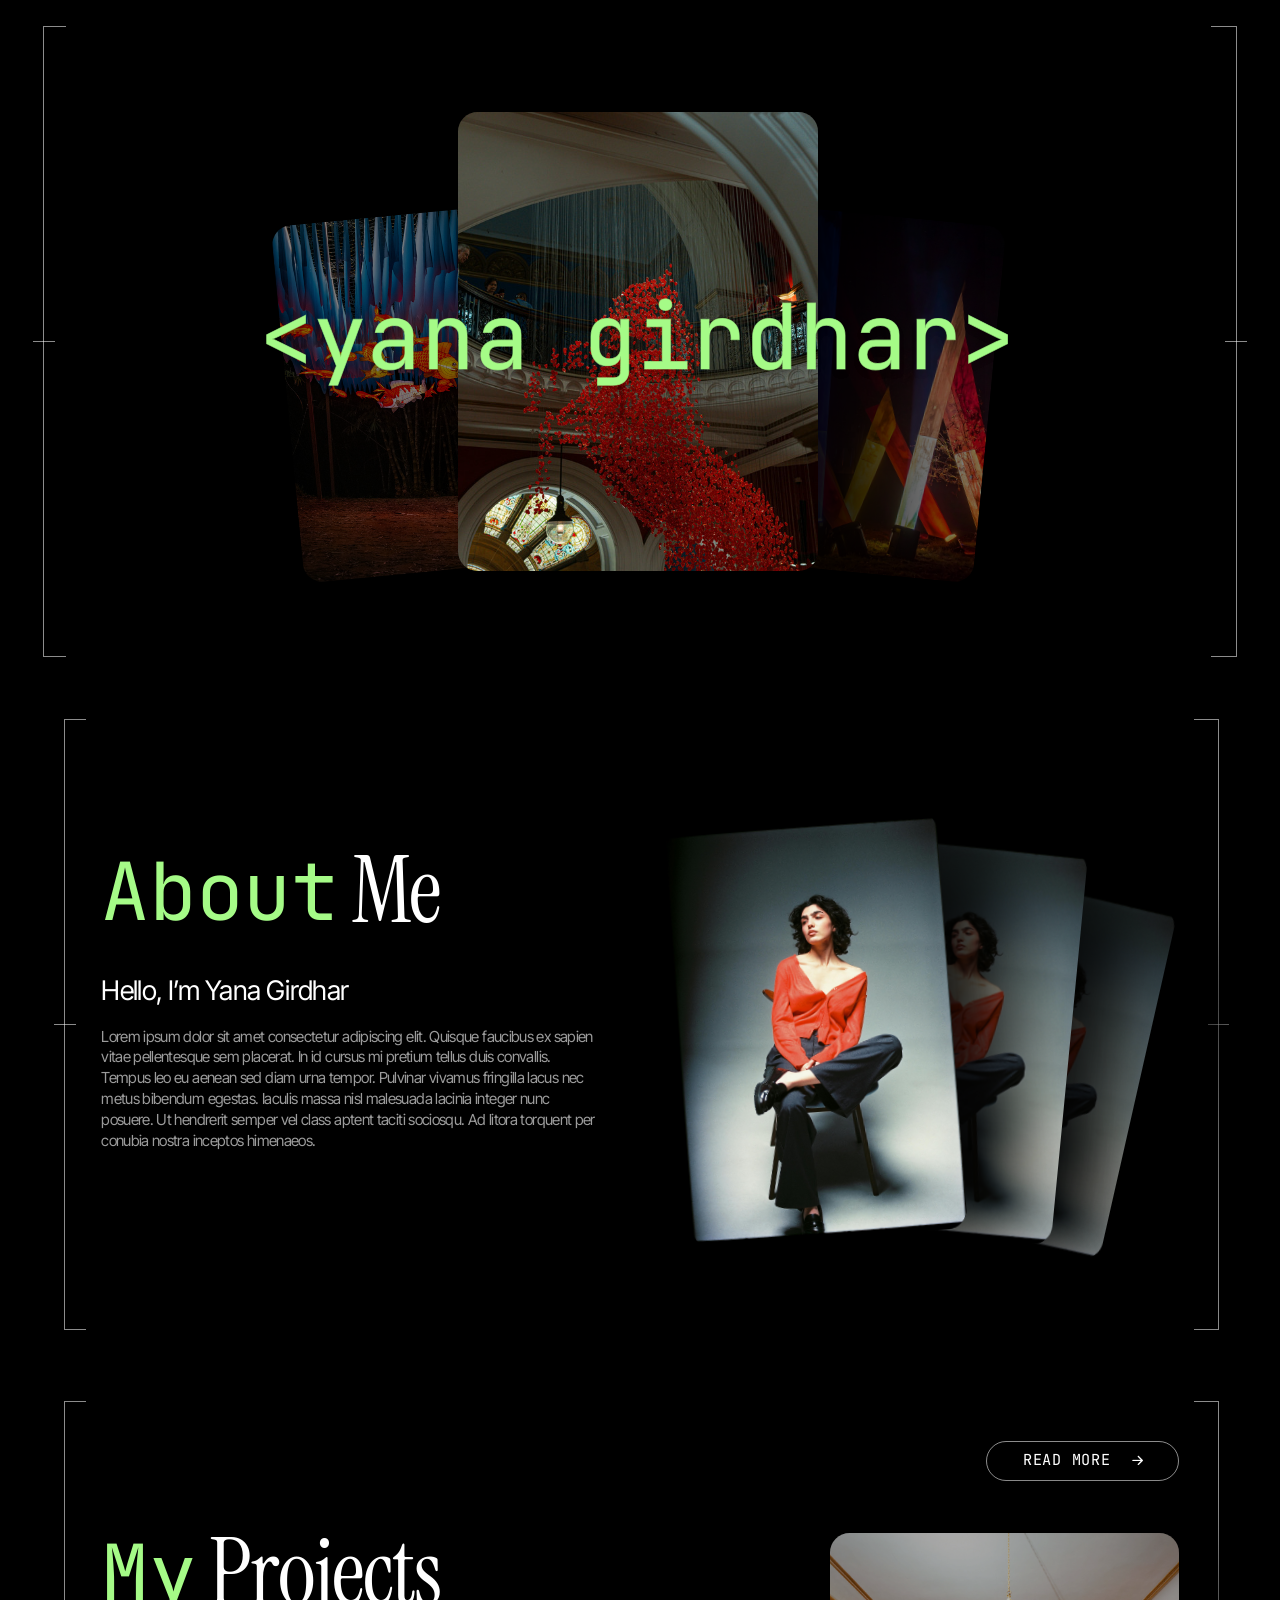
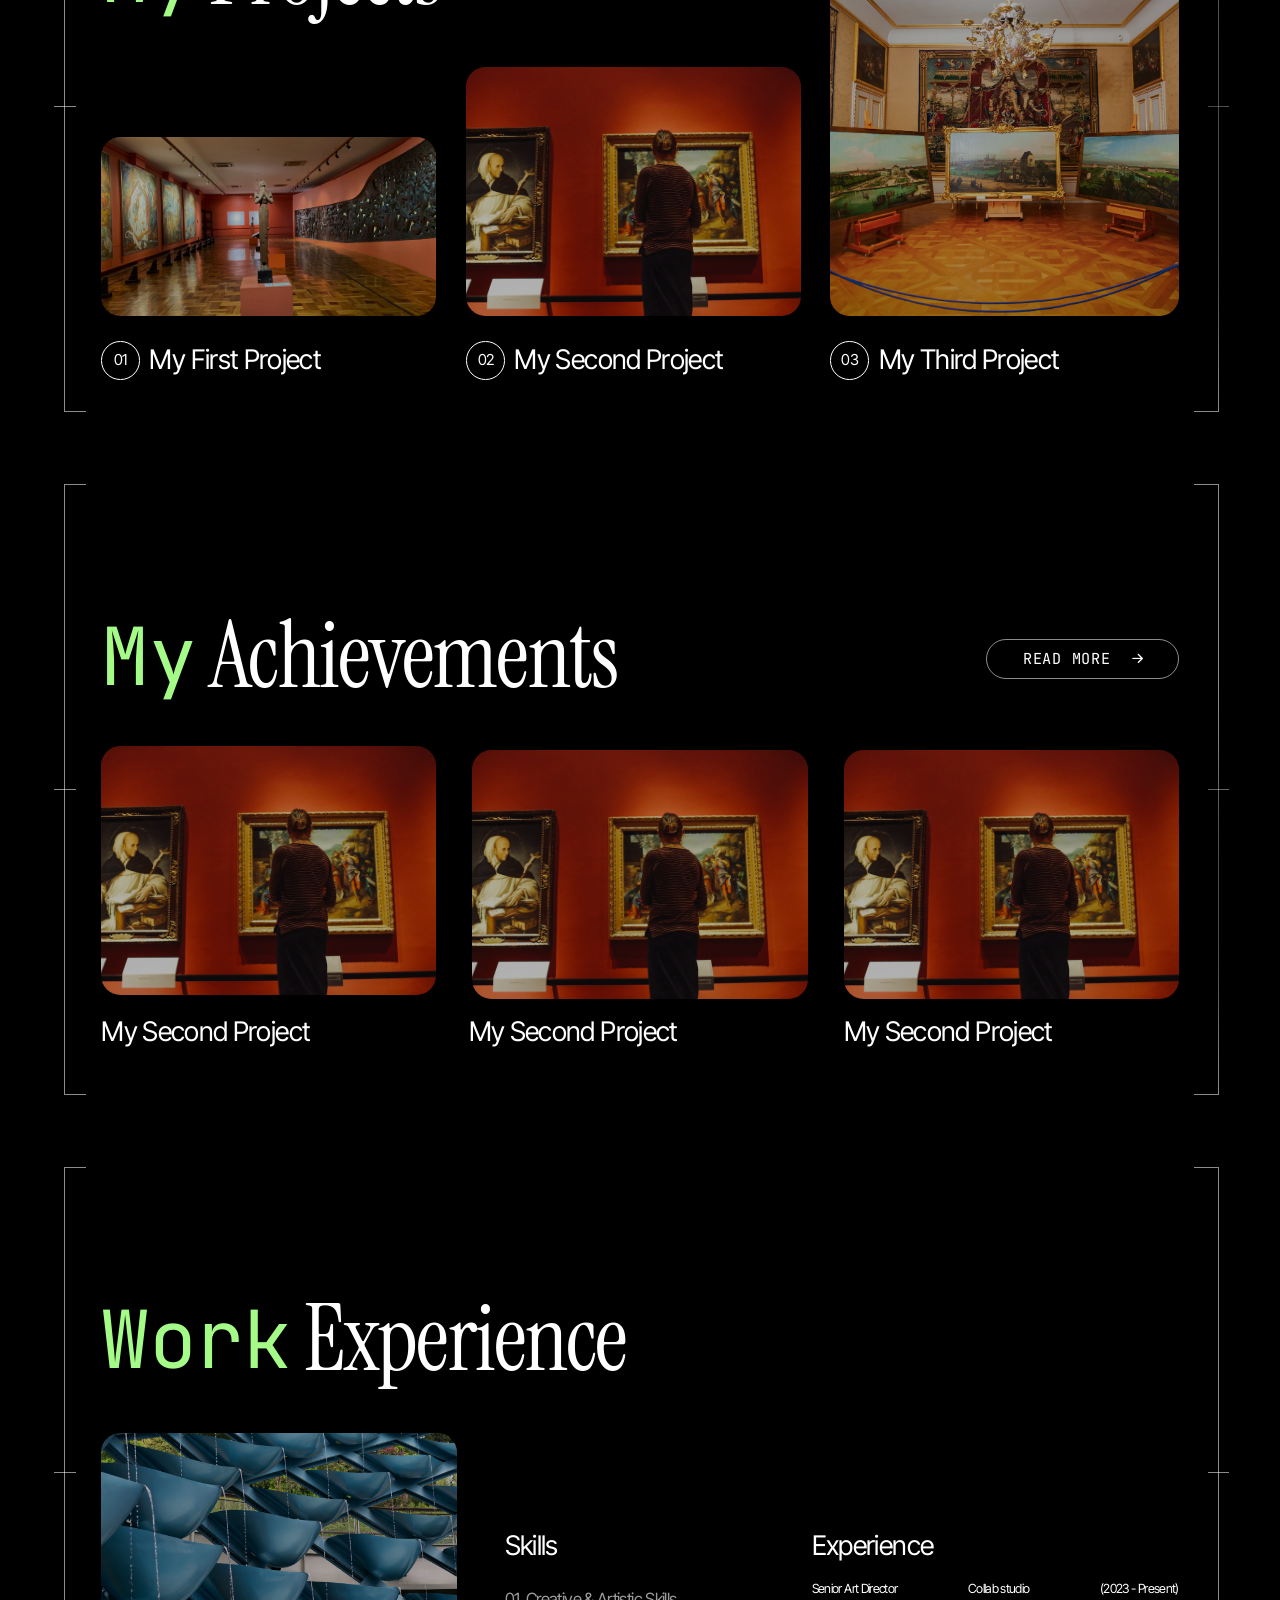
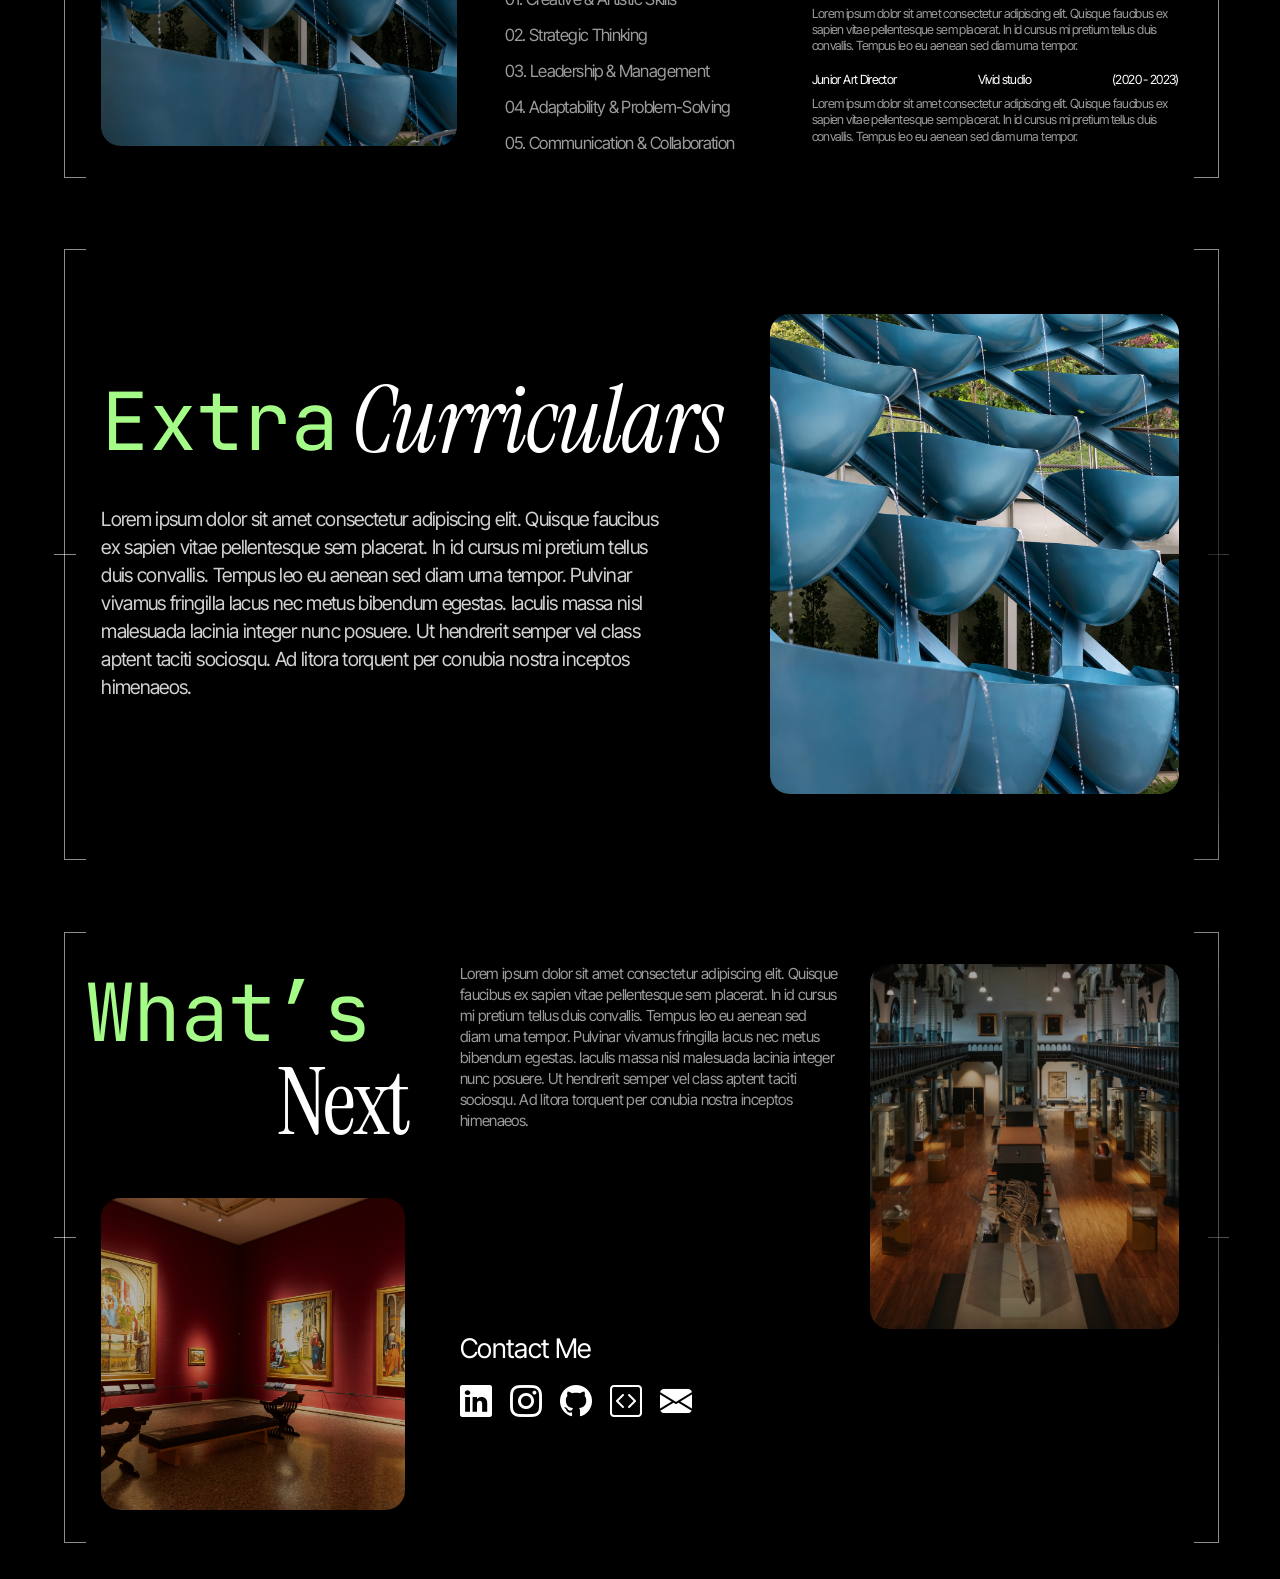
==== commit a0f2afeb: "web template complete" ====
--- a/index.html
+++ b/index.html
@@ -81,7 +81,7 @@
 
       <h2 class="hd abs" style="--x:113.8;--y:182"><span class="t-sans headline-accent">My</span><span class="t-serif">Projects</span></h2>
 
-      <a href="#" class="read-more-btn abs d-none d-lg-block" style="--x:1108.7;--y:85;--w:217.5;--h:45">
+      <a href="projects.html" class="read-more-btn abs d-none d-lg-inline-flex" style="--x:1108.7;--y:85;--w:217.5;--h:45">
         <span>READ MORE</span>
         <i class="bi bi-arrow-right-short"></i>
       </a>
@@ -122,7 +122,7 @@
 
       <h2 class="hd abs" style="--x:113.8;--y:182"><span class="t-sans headline-accent">My</span><span class="t-serif">Achievements</span></h2>
 
-      <a href="#" class="read-more-btn abs d-none d-lg-block" style="--x:1108.7;--y:215;--w:217.5;--h:45">
+      <a href="achievements.html" class="read-more-btn abs d-none d-lg-inline-flex" style="--x:1108.7;--y:215;--w:217.5;--h:45">
         <span>READ MORE</span>
         <i class="bi bi-arrow-right-short"></i>
       </a>
@@ -182,6 +182,22 @@
     </div>
   </section>
 
+  <!-- ============ 5b. EXTRA CURRICULARS ============ -->
+  <section id="extracurriculars" class="slide">
+    <div class="stage stack">
+      <div class="frame d-none d-lg-block" aria-hidden="true">
+        <span class="brk brk-l"></span><span class="brk brk-r"></span>
+        <span class="tick tick-l"></span><span class="tick tick-r"></span>
+      </div>
+
+      <h2 class="hd abs" style="--x:113.8;--y:182"><span class="t-sans headline-accent">Extra</span><span class="t-serif t-italic">Curriculars</span></h2>
+
+      <p class="t-p t-p--lg abs" style="--x:113.8;--y:328.5;--w:640">Lorem ipsum dolor sit amet consectetur adipiscing elit. Quisque faucibus ex sapien vitae pellentesque sem placerat. In id cursus mi pretium tellus duis convallis. Tempus leo eu aenean sed diam urna tempor. Pulvinar vivamus fringilla lacus nec metus bibendum egestas. Iaculis massa nisl malesuada lacinia integer nunc posuere. Ut hendrerit semper vel class aptent taciti sociosqu. Ad litora torquent per conubia nostra inceptos himenaeos.</p>
+
+      <figure class="photo abs anim-extra" style="--x:866;--y:114;--w:460;--h:540"><img src="images/extra.jpg" alt="" loading="lazy"></figure>
+    </div>
+  </section>
+
   <!-- ============ 6. WHAT'S NEXT / CONTACT ============ -->
   <section id="contact" class="slide">
     <div class="stage stack">
--- a/css/style.css
+++ b/css/style.css
@@ -276,7 +276,7 @@
 
 .anim-about-top, .anim-about-mid, .anim-about-bot,
 .anim-proj-1, .anim-proj-2, .anim-proj-3,
-.anim-achieve, .anim-work, .anim-next-left, .anim-next-right {
+.anim-achieve, .anim-work, .anim-extra, .anim-next-left, .anim-next-right {
   opacity: 0;
   will-change: transform, opacity;
   transition: opacity 0.9s cubic-bezier(0.16, 1, 0.3, 1), transform 0.9s cubic-bezier(0.16, 1, 0.3, 1);
@@ -298,7 +298,10 @@
 /* 4. Work Experience: photo slides in from the left */
 .anim-work { transform: translateX(-80px); transition-delay: 0.1s; }
 
-/* 5. Contact/Next: next-left from left, next-right from right */
+/* 5. Extra Curriculars: photo slides in from the right */
+.anim-extra { transform: translateX(80px); transition-delay: 0.1s; }
+
+/* 6. Contact/Next: next-left from left, next-right from right */
 .anim-next-left { transform: translateX(-80px); transition-delay: 0.1s; }
 .anim-next-right { transform: translateX(80px); transition-delay: 0.25s; }
 
@@ -336,8 +339,106 @@
 .is-inview .anim-proj-2,
 .is-inview .anim-proj-3,
 .is-inview .anim-achieve,
+.is-inview .anim-extra,
 .is-inview .anim-next-left,
 .is-inview .anim-next-right {
   opacity: 1;
   transform: translate(0, 0) scale(1);
-}+}
+
+/* ==========================================================================
+   Listing pages (projects.html / achievements.html)
+   Same tokens, fonts and type scale as the slides. Content flows normally
+   instead of sitting on the 1440 x 768 artboard, but --u still scales the
+   desktop sizes with the browser width exactly like .stage does.
+   ========================================================================== */
+.list-page {
+  --u: calc(100cqw / 1440);   /* 1 design pixel */
+  --k: .05rem;
+  max-width: 1440px;
+  margin-inline: auto;
+  container-type: inline-size;
+}
+.list-inner {
+  display: flex;
+  flex-direction: column;
+  gap: 2.5rem;
+  min-height: 100vh;
+  padding: 4.5rem 1.5rem 5rem;
+}
+.list-head {
+  display: flex;
+  flex-direction: column;
+  align-items: flex-start;
+  gap: 1.5rem;
+}
+.back-btn { padding: 0.5rem 2.25rem 0.5rem 1.75rem; }   /* arrow sits on the left */
+
+.items { display: flex; flex-direction: column; gap: 3rem; }
+.item {
+  display: grid;
+  gap: 1.25rem;
+  align-items: start;
+}
+.item-body { display: flex; flex-direction: column; align-items: flex-start; }
+.item-body .t-h { margin-bottom: calc(14 * var(--k)); }
+.item:hover .photo.dim,
+.item:focus-within .photo.dim { opacity: 1; }
+
+.take-btn {
+  display: inline-flex;
+  align-items: center;
+  margin-top: calc(22 * var(--k));
+  padding: .6em 1.3em;
+  border: 2px solid var(--accent);
+  border-radius: 50rem;
+  color: var(--accent);
+  font-family: var(--font-sans);
+  font-weight: 600;
+  font-size: 1rem;
+  line-height: 1;
+  letter-spacing: -.03em;
+  text-transform: uppercase;
+  transition: background-color .2s ease, color .2s ease;
+}
+.take-btn:hover { background: var(--accent); color: var(--bg); }
+
+/* scroll reveal (only when JS is running, so the content never gets stuck hidden) */
+.js .reveal {
+  opacity: 0;
+  transform: translateY(40px);
+  transition: opacity .9s cubic-bezier(.16, 1, .3, 1), transform .9s cubic-bezier(.16, 1, .3, 1);
+}
+.js .reveal.is-inview { opacity: 1; transform: none; }
+
+@media (min-width: 992px) {
+  .list-page { --k: var(--u); }
+  .list-inner {
+    gap: calc(64 * var(--u));
+    padding: calc(96 * var(--u)) calc(113.8 * var(--u)) calc(120 * var(--u));
+  }
+  .list-head {
+    flex-direction: row-reverse;      /* heading on the left, BACK on the right */
+    align-items: center;
+    justify-content: space-between;
+  }
+  .list-head .read-more-btn { width: calc(217.5 * var(--u)); height: calc(45 * var(--u)); padding-block: 0; }
+  .items { gap: calc(64 * var(--u)); }
+  .item {
+    grid-template-columns: calc(377.1 * var(--u)) minmax(0, 1fr);
+    column-gap: calc(40 * var(--u));
+  }
+  .take-btn { font-size: calc(18 * var(--u)); border-width: 2px; }
+}
+
+@media (prefers-reduced-motion: reduce) {
+  .js .reveal { opacity: 1; transform: none; transition: none; }
+}
+
+
+/* ---------- Extra curriculars ---------- */
+.t-italic { font-style: italic; }
+.t-p--lg { font-size: 1.15rem; line-height: 1.45; color: rgba(255, 255, 255, .82); }
+@media (min-width: 992px) {
+  .t-p--lg { font-size: calc(22 * var(--u)); line-height: calc(31.5 / 22); }
+}
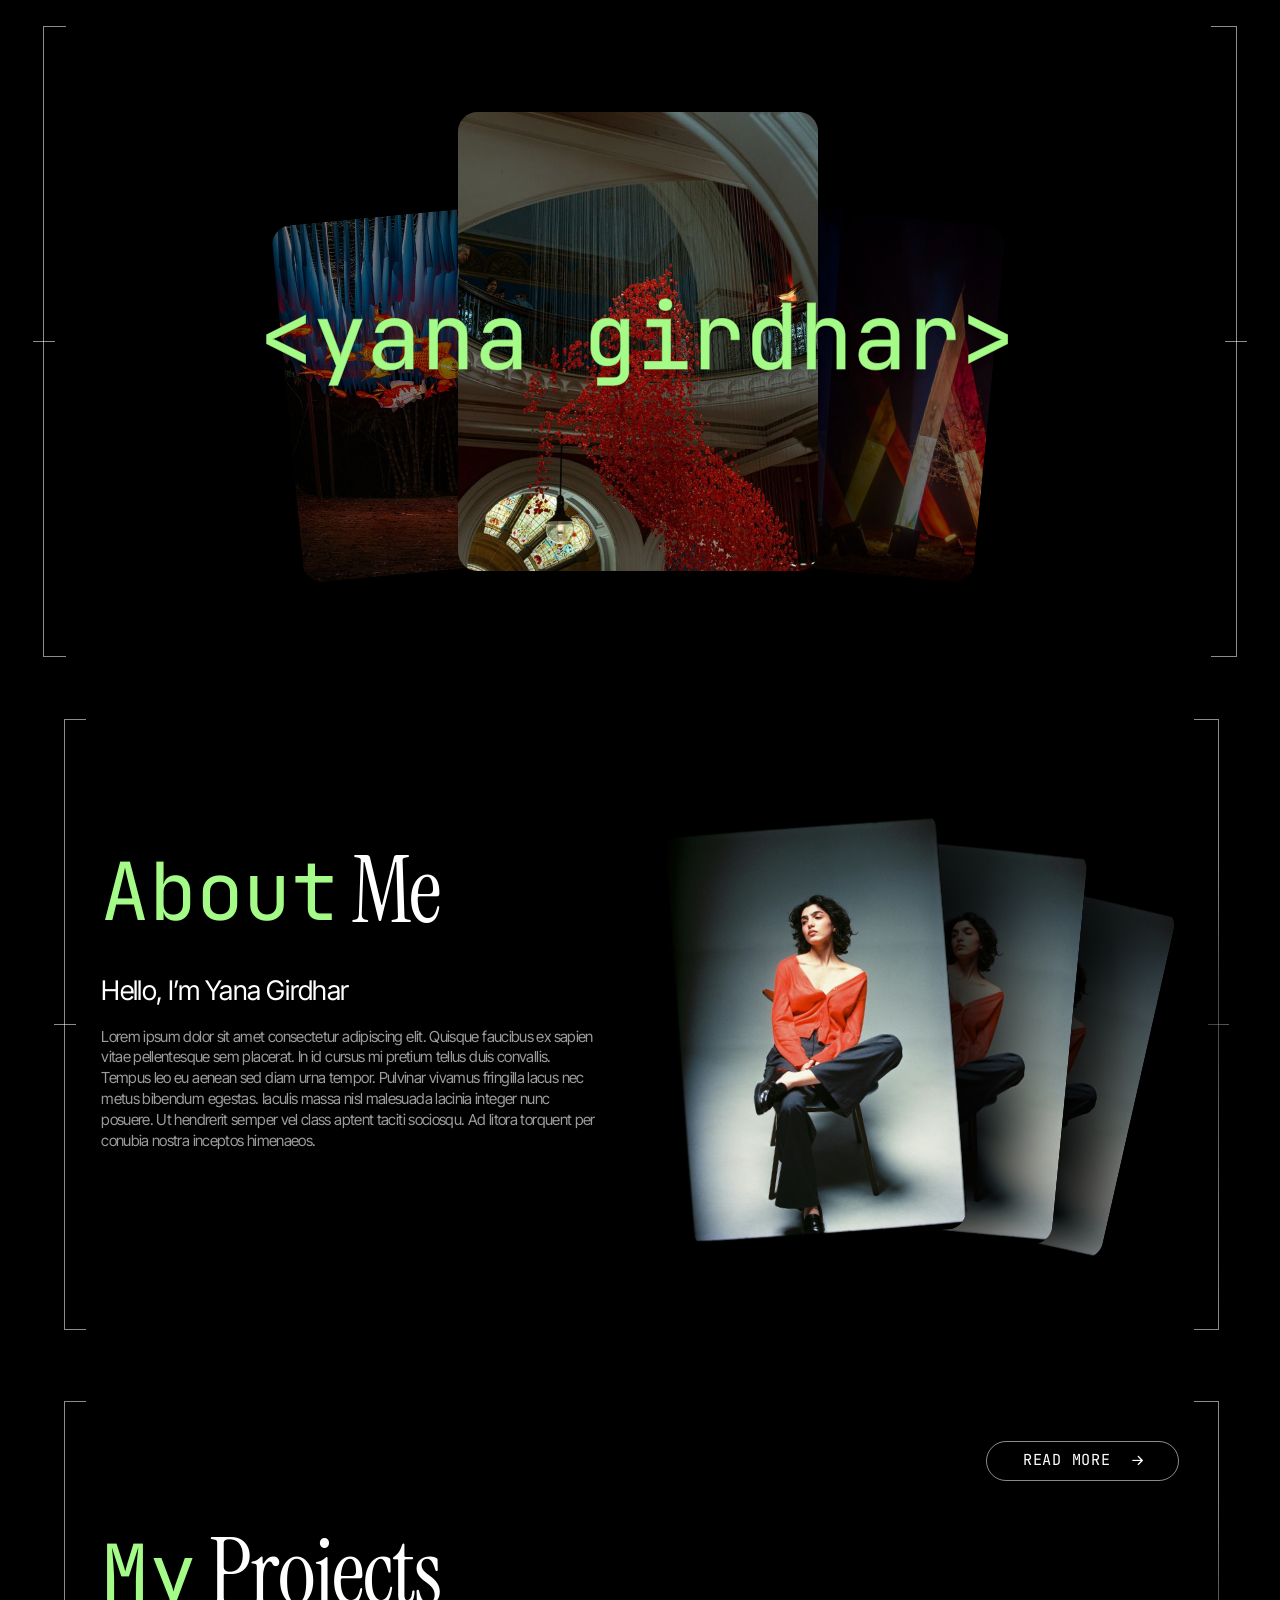
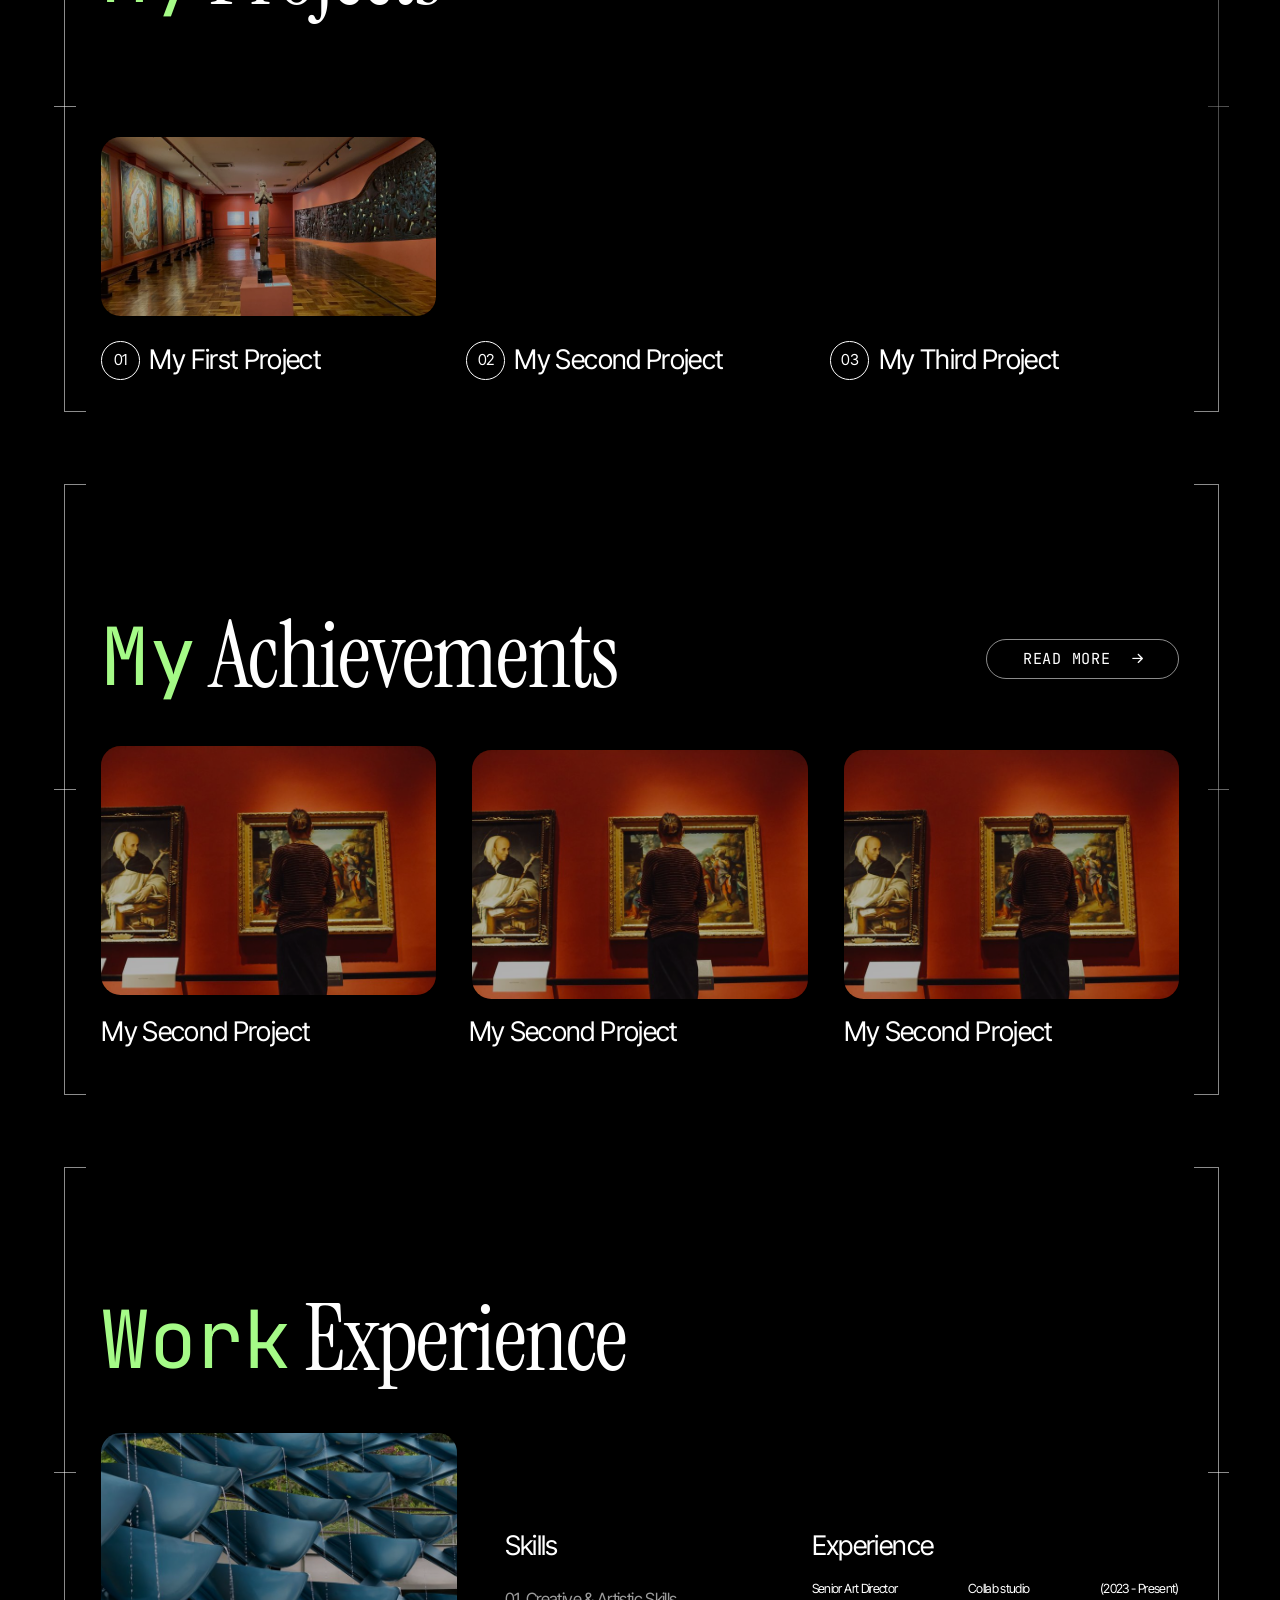
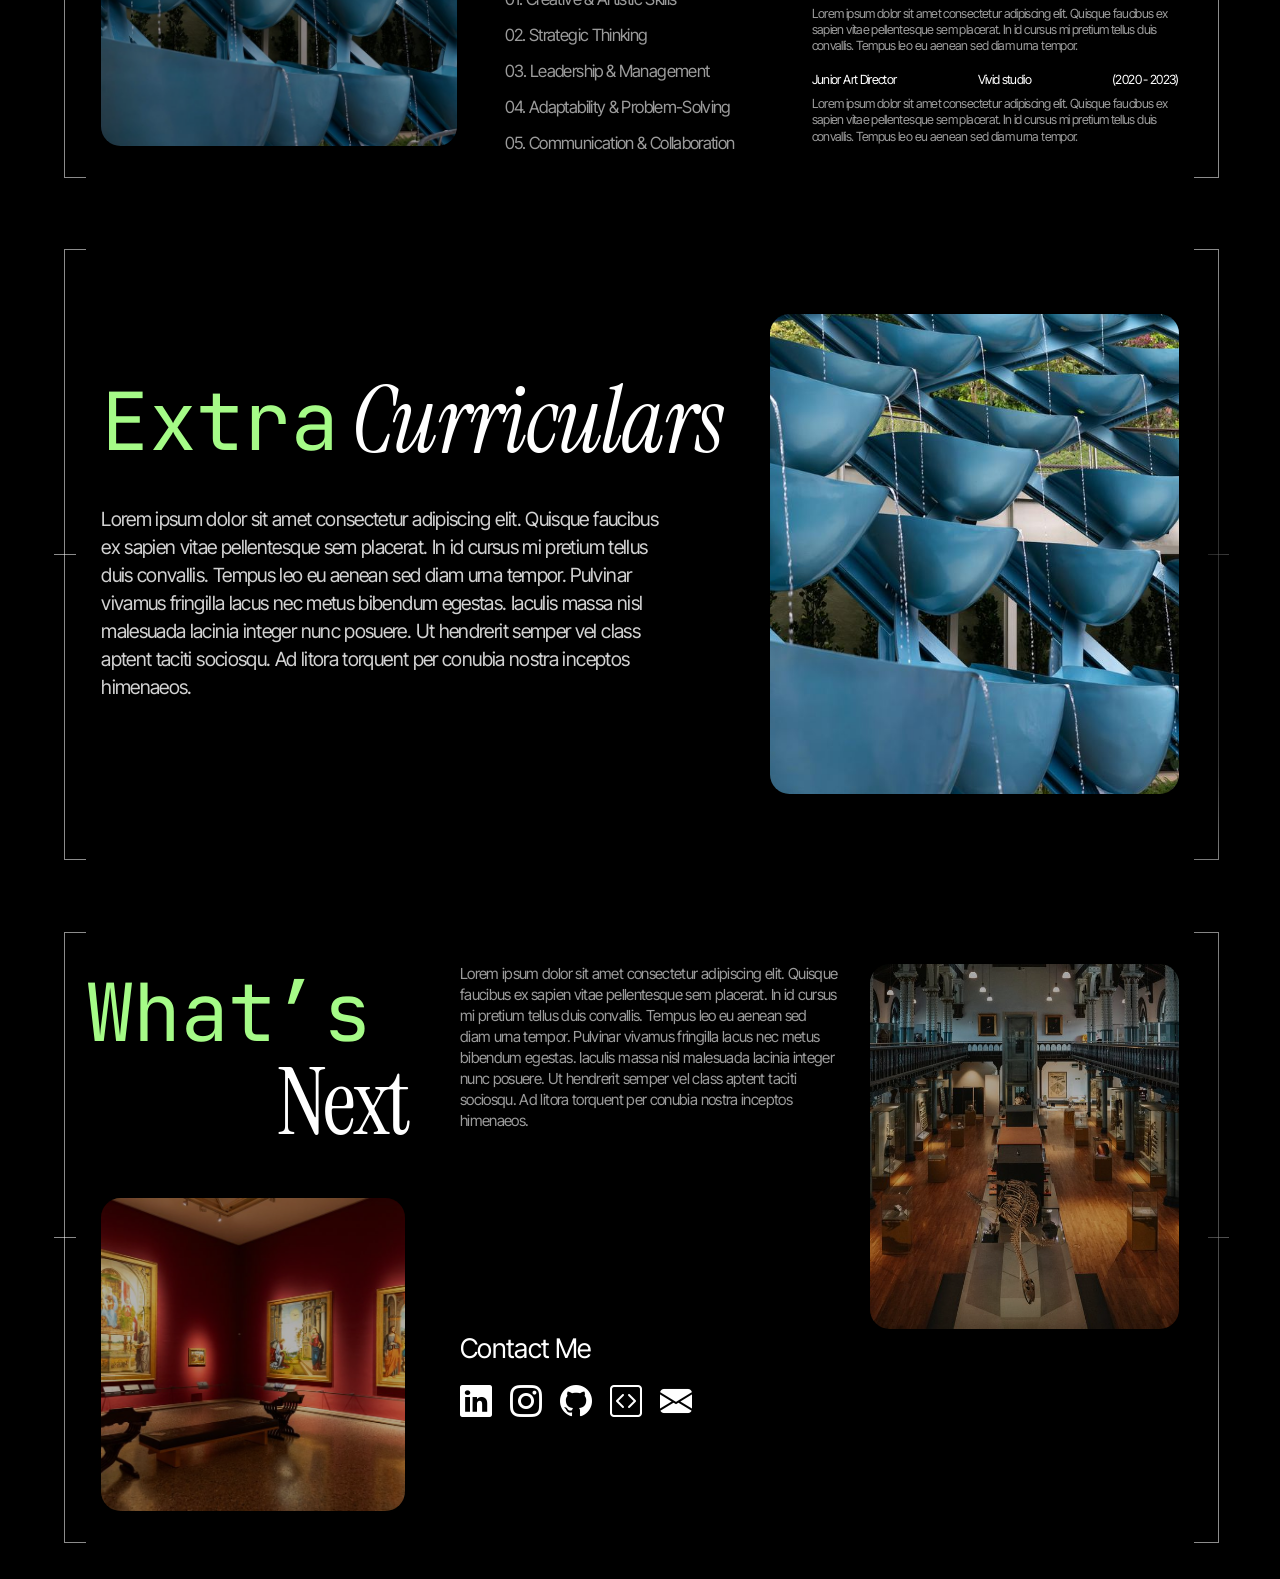
==== commit fcfe0f6e: "feat: mobile responsive" ====
--- a/index.html
+++ b/index.html
@@ -14,8 +14,8 @@
   <link rel="preconnect" href="https://fonts.gstatic.com" crossorigin>
   <link href="https://fonts.googleapis.com/css2?family=Inter+Tight:wght@400;500&family=Instrument+Serif:ital@0;1&family=JetBrains+Mono:wght@400&display=swap" rel="stylesheet">
 
-  <!-- Bootstrap 5 + Bootstrap Icons -->
-  <link href="https://cdn.jsdelivr.net/npm/bootstrap@5.3.3/dist/css/bootstrap.min.css" rel="stylesheet">
+  <!-- Bootstrap Icons (icon font only) -->
+  <link rel="preconnect" href="https://cdn.jsdelivr.net" crossorigin>
   <link href="https://cdn.jsdelivr.net/npm/bootstrap-icons@1.11.3/font/bootstrap-icons.min.css" rel="stylesheet">
 
   <link href="css/style.css" rel="stylesheet">
@@ -25,7 +25,7 @@
   <!-- ============ 1. HERO ============ -->
   <section id="home" class="slide hero">
     <div class="stage">
-      <div class="frame d-none d-lg-block" aria-hidden="true">
+      <div class="frame" aria-hidden="true">
         <span class="brk brk-l"></span><span class="brk brk-r"></span>
         <span class="tick tick-l"></span><span class="tick tick-r"></span>
       </div>
@@ -37,7 +37,7 @@
         <img src="images/hero-right.jpg" alt="" loading="eager">
       </figure>
       <figure class="photo hero-card hero-card--c abs" style="--x:515.5;--y:125.6;--w:405.1;--h:516.9">
-        <img src="images/hero-center.jpg" alt="Portrait of Yana Girdhar" loading="eager">
+        <img src="images/hero-center.jpg" alt="Portrait of Yana Girdhar" loading="eager" fetchpriority="high" decoding="async">
       </figure>
 
       <h1 class="hero-title abs" style="--x:91.5;--y:323.8;--w:1250.5">
@@ -51,7 +51,7 @@
   <!-- ============ 2. ABOUT ME ============ -->
   <section id="about" class="slide">
     <div class="stage stack">
-      <div class="frame d-none d-lg-block" aria-hidden="true">
+      <div class="frame" aria-hidden="true">
         <span class="brk brk-l"></span><span class="brk brk-r"></span>
         <span class="tick tick-l"></span><span class="tick tick-r"></span>
       </div>
@@ -64,9 +64,9 @@
       </div>
 
       <div class="about-photos">
-        <figure class="photo abs anim-about-top" style="--x:1033;--y:224.4;--w:251.2;--h:404.7;--r:12.756deg;"><img src="images/about.jpg" alt="" loading="lazy"></figure>
-        <figure class="photo abs anim-about-mid" style="--x:925.7;--y:176;--w:278.3;--h:445.5;--r:5.481deg;"><img src="images/about.jpg" alt="" loading="lazy"></figure>
-        <figure class="photo abs anim-about-bot" style="--x:761.4;--y:153.6;--w:309.8;--h:471;--r:-4.455deg;"><img src="images/about.jpg" alt="Yana Girdhar" loading="lazy"></figure>
+        <figure class="photo abs anim-about-top" style="--x:1033;--y:224.4;--w:251.2;--h:404.7;--r:12.756deg;"><img src="images/about.jpg" alt="" loading="lazy" decoding="async"></figure>
+        <figure class="photo abs anim-about-mid" style="--x:925.7;--y:176;--w:278.3;--h:445.5;--r:5.481deg;"><img src="images/about.jpg" alt="" loading="lazy" decoding="async"></figure>
+        <figure class="photo abs anim-about-bot" style="--x:761.4;--y:153.6;--w:309.8;--h:471;--r:-4.455deg;"><img src="images/about.jpg" alt="Yana Girdhar" loading="lazy" decoding="async"></figure>
       </div>
     </div>
   </section>
@@ -74,14 +74,14 @@
   <!-- ============ 3. PROJECTS ============ -->
   <section id="projects" class="slide">
     <div class="stage stack">
-      <div class="frame d-none d-lg-block" aria-hidden="true">
+      <div class="frame" aria-hidden="true">
         <span class="brk brk-l"></span><span class="brk brk-r"></span>
         <span class="tick tick-l"></span><span class="tick tick-r"></span>
       </div>
 
       <h2 class="hd abs" style="--x:113.8;--y:182"><span class="t-sans headline-accent">My</span><span class="t-serif">Projects</span></h2>
 
-      <a href="projects.html" class="read-more-btn abs d-none d-lg-inline-flex" style="--x:1108.7;--y:85;--w:217.5;--h:45">
+      <a href="projects.html" class="read-more-btn abs" style="--x:1108.7;--y:85;--w:217.5;--h:45">
         <span>READ MORE</span>
         <i class="bi bi-arrow-right-short"></i>
       </a>
@@ -89,21 +89,21 @@
       <div class="cards">
         <article class="project anim-proj-1">
           <a href="#" class="project-link">
-            <figure class="photo dim abs" style="--x:113.8;--y:418.3;--w:377.1;--h:201.8"><img src="images/project-1.jpg" alt="Preview of My First Project" loading="lazy"></figure>
+            <figure class="photo dim abs" style="--x:113.8;--y:418.3;--w:377.1;--h:201.8"><img src="images/project-1.jpg" alt="Preview of My First Project" loading="lazy" decoding="async"></figure>
             <span class="pnum abs" style="--x:113.8;--y:648.2;--w:43.4;--h:43.4">01</span>
             <h3 class="plabel t-h abs" style="--x:168.1;--y:651.9">My First Project</h3>
           </a>
         </article>
         <article class="project anim-proj-2">
           <a href="#" class="project-link">
-            <figure class="photo dim abs" style="--x:524.4;--y:339.9;--w:377.1;--h:280.1"><img src="images/project-2.jpg" alt="Preview of My Second Project" loading="lazy"></figure>
+            <figure class="photo dim abs" style="--x:524.4;--y:339.9;--w:377.1;--h:280.1"><img src="images/project-2.jpg" alt="Preview of My Second Project" loading="lazy" decoding="async"></figure>
             <span class="pnum abs" style="--x:524.4;--y:648.2;--w:43.4;--h:43.4">02</span>
             <h3 class="plabel t-h abs" style="--x:578.7;--y:651.9">My Second Project</h3>
           </a>
         </article>
         <article class="project anim-proj-3">
           <a href="#" class="project-link">
-            <figure class="photo dim abs" style="--x:934.3;--y:188.9;--w:391.9;--h:431.1"><img src="images/project-3.jpg" alt="Preview of My Third Project" loading="lazy"></figure>
+            <figure class="photo dim abs" style="--x:934.3;--y:188.9;--w:391.9;--h:431.1"><img src="images/project-3.jpg" alt="Preview of My Third Project" loading="lazy" decoding="async"></figure>
             <span class="pnum abs" style="--x:934.3;--y:648.2;--w:43.4;--h:43.4">03</span>
             <h3 class="plabel t-h abs" style="--x:988.6;--y:651.9">My Third Project</h3>
           </a>
@@ -115,29 +115,29 @@
   <!-- ============ 4. ACHIEVEMENTS ============ -->
   <section id="achievements" class="slide">
     <div class="stage stack">
-      <div class="frame d-none d-lg-block" aria-hidden="true">
+      <div class="frame" aria-hidden="true">
         <span class="brk brk-l"></span><span class="brk brk-r"></span>
         <span class="tick tick-l"></span><span class="tick tick-r"></span>
       </div>
 
       <h2 class="hd abs" style="--x:113.8;--y:182"><span class="t-sans headline-accent">My</span><span class="t-serif">Achievements</span></h2>
 
-      <a href="achievements.html" class="read-more-btn abs d-none d-lg-inline-flex" style="--x:1108.7;--y:215;--w:217.5;--h:45">
+      <a href="achievements.html" class="read-more-btn abs" style="--x:1108.7;--y:215;--w:217.5;--h:45">
         <span>READ MORE</span>
         <i class="bi bi-arrow-right-short"></i>
       </a>
 
       <div class="cards">
         <article class="project anim-achieve">
-          <figure class="photo dim abs" style="--x:113.8;--y:334.9;--w:377.1;--h:280.1"><img src="images/achievement-1.jpg" alt="" loading="lazy"></figure>
+          <figure class="photo dim abs" style="--x:113.8;--y:334.9;--w:377.1;--h:280.1"><img src="images/achievement-1.jpg" alt="" loading="lazy" decoding="async"></figure>
           <h3 class="plabel t-h abs" style="--x:113.8;--y:638.5">My Second Project</h3>
         </article>
         <article class="project anim-achieve" style="transition-delay: 0.15s;">
-          <figure class="photo dim abs" style="--x:531.4;--y:339.9;--w:377.1;--h:280.1"><img src="images/achievement-2.jpg" alt="" loading="lazy"></figure>
+          <figure class="photo dim abs" style="--x:531.4;--y:339.9;--w:377.1;--h:280.1"><img src="images/achievement-2.jpg" alt="" loading="lazy" decoding="async"></figure>
           <h3 class="plabel t-h abs" style="--x:527.2;--y:638.5">My Second Project</h3>
         </article>
         <article class="project anim-achieve" style="transition-delay: 0.3s;">
-          <figure class="photo dim abs" style="--x:949;--y:339.9;--w:377.1;--h:280.1"><img src="images/achievement-3.jpg" alt="" loading="lazy"></figure>
+          <figure class="photo dim abs" style="--x:949;--y:339.9;--w:377.1;--h:280.1"><img src="images/achievement-3.jpg" alt="" loading="lazy" decoding="async"></figure>
           <h3 class="plabel t-h abs" style="--x:949;--y:638.5">My Second Project</h3>
         </article>
       </div>
@@ -147,14 +147,14 @@
   <!-- ============ 5. WORK EXPERIENCE ============ -->
   <section id="experience" class="slide">
     <div class="stage stack">
-      <div class="frame d-none d-lg-block" aria-hidden="true">
+      <div class="frame" aria-hidden="true">
         <span class="brk brk-l"></span><span class="brk brk-r"></span>
         <span class="tick tick-l"></span><span class="tick tick-r"></span>
       </div>
 
       <h2 class="hd abs" style="--x:113.8;--y:182"><span class="t-sans headline-accent">Work</span><span class="t-serif">Experience</span></h2>
 
-      <figure class="photo dim abs anim-work" style="--x:113.8;--y:339.7;--w:400.5;--h:351.9"><img src="images/work.jpg" alt="" loading="lazy"></figure>
+      <figure class="photo dim abs anim-work" style="--x:113.8;--y:339.7;--w:400.5;--h:351.9"><img src="images/work.jpg" alt="" loading="lazy" decoding="async"></figure>
 
       <div class="col-block abs" style="--x:567.7;--y:448.4;--w:330">
         <h3 class="t-h label">Skills</h3>
@@ -185,7 +185,7 @@
   <!-- ============ 5b. EXTRA CURRICULARS ============ -->
   <section id="extracurriculars" class="slide">
     <div class="stage stack">
-      <div class="frame d-none d-lg-block" aria-hidden="true">
+      <div class="frame" aria-hidden="true">
         <span class="brk brk-l"></span><span class="brk brk-r"></span>
         <span class="tick tick-l"></span><span class="tick tick-r"></span>
       </div>
@@ -194,14 +194,14 @@
 
       <p class="t-p t-p--lg abs" style="--x:113.8;--y:328.5;--w:640">Lorem ipsum dolor sit amet consectetur adipiscing elit. Quisque faucibus ex sapien vitae pellentesque sem placerat. In id cursus mi pretium tellus duis convallis. Tempus leo eu aenean sed diam urna tempor. Pulvinar vivamus fringilla lacus nec metus bibendum egestas. Iaculis massa nisl malesuada lacinia integer nunc posuere. Ut hendrerit semper vel class aptent taciti sociosqu. Ad litora torquent per conubia nostra inceptos himenaeos.</p>
 
-      <figure class="photo abs anim-extra" style="--x:866;--y:114;--w:460;--h:540"><img src="images/extra.jpg" alt="" loading="lazy"></figure>
+      <figure class="photo abs anim-extra" style="--x:866;--y:114;--w:460;--h:540"><img src="images/extra.jpg" alt="" loading="lazy" decoding="async"></figure>
     </div>
   </section>
 
   <!-- ============ 6. WHAT'S NEXT / CONTACT ============ -->
   <section id="contact" class="slide">
     <div class="stage stack">
-      <div class="frame d-none d-lg-block" aria-hidden="true">
+      <div class="frame" aria-hidden="true">
         <span class="brk brk-l"></span><span class="brk brk-r"></span>
         <span class="tick tick-l"></span><span class="tick tick-r"></span>
       </div>
@@ -213,8 +213,8 @@
 
       <p class="t-p abs" style="--x:517.3;--y:76.8;--w:428">Lorem ipsum dolor sit amet consectetur adipiscing elit. Quisque faucibus ex sapien vitae pellentesque sem placerat. In id cursus mi pretium tellus duis convallis. Tempus leo eu aenean sed diam urna tempor. Pulvinar vivamus fringilla lacus nec metus bibendum egestas. Iaculis massa nisl malesuada lacinia integer nunc posuere. Ut hendrerit semper vel class aptent taciti sociosqu. Ad litora torquent per conubia nostra inceptos himenaeos.</p>
 
-      <figure class="photo dim abs anim-next-left" style="--x:113.8;--y:340.1;--w:342.4;--h:351.4"><img src="images/next-left.jpg" alt="" loading="lazy"></figure>
-      <figure class="photo dim abs anim-next-right" style="--x:979;--y:76.8;--w:347.2;--h:410.3"><img src="images/next-right.jpg" alt="" loading="lazy"></figure>
+      <figure class="photo dim abs anim-next-left" style="--x:113.8;--y:340.1;--w:342.4;--h:351.4"><img src="images/next-left.jpg" alt="" loading="lazy" decoding="async"></figure>
+      <figure class="photo dim abs anim-next-right" style="--x:979;--y:76.8;--w:347.2;--h:410.3"><img src="images/next-right.jpg" alt="" loading="lazy" decoding="async"></figure>
 
       <div class="contact abs" style="--x:517.3;--y:491.7;--w:400">
         <h3 class="t-h">Contact Me</h3>
--- a/css/style.css
+++ b/css/style.css
@@ -17,8 +17,10 @@
 }
 
 *, *::before, *::after { box-sizing: border-box; }
-html { scroll-behavior: smooth; }
+html { scroll-behavior: smooth; -webkit-text-size-adjust: 100%; }
 body {
+  margin: 0;
+  line-height: 1.5;
   background: var(--bg);
   color: var(--fg);
   font-family: var(--font-sans);
@@ -29,7 +31,7 @@
 a { color: inherit; text-decoration: none; }
 a:focus-visible { outline: 2px solid var(--accent); outline-offset: 4px; }
 h1, h2, h3, p, ol, ul, figure { margin: 0; padding: 0; }
-h1, h2, h3 { font-weight: 400; }
+h1, h2, h3 { font-weight: 400; line-height: 1.2; }
 ol, ul { list-style: none; }
 .visually-hidden { position: absolute !important; width: 1px; height: 1px; margin: -1px; padding: 0; overflow: hidden; clip: rect(0, 0, 0, 0); white-space: nowrap; border: 0; }
 
@@ -96,7 +98,9 @@
 .hd { display: flex; flex-wrap: wrap; align-items: center; gap: .1em .15em; }
 .hd--split { flex-wrap: wrap; }
 
-/* ---------- Photos & Shadows ---------- */
+.frame { display: none; }   /* decorative brackets: desktop only */
+
+/* ---------- Photos ---------- */
 .photo {
   position: relative;
   overflow: hidden;
@@ -104,7 +108,6 @@
   aspect-ratio: var(--w) / var(--h);
   border-radius: max(14px, 1.5cqw);
   background: var(--bg);
-  box-shadow: 65px 25px 85px rgba(0, 0, 0, 0.9);
 }
 .photo img { display: block; width: 100%; height: 100%; object-fit: cover; }
 
@@ -150,7 +153,7 @@
 .arrow { color: var(--fg); }
 
 /* ---------- Hero (mobile first) ---------- */
-.hero .stage { aspect-ratio: 10 / 11; }
+.hero .stage { aspect-ratio: 10 / 8.6; }
 .hero .photo { position: absolute; }
 .hero-card--c { left: 25cqw; top: 12cqw; width: 50cqw; height: auto; aspect-ratio: 405 / 517; z-index: 2; }
 .hero-card--l { left: 8cqw;  top: 20cqw; width: 38cqw; height: auto; aspect-ratio: 316 / 403; }
@@ -226,7 +229,7 @@
   .hd { gap: calc(15 * var(--u)); width: auto; height: auto; }
   .hd--split .abs { width: auto; height: auto; }
 
-  .photo { border-radius: calc(22 * var(--u)); }
+  .photo { border-radius: calc(22 * var(--u)); box-shadow: 65px 25px 85px rgba(0, 0, 0, 0.9); }
   .pnum { font-size: calc(17 * var(--u)); }
   .plabel { width: auto; height: auto; white-space: nowrap; }
   .socials { gap: calc(21 * var(--u)); font-size: calc(36 * var(--u)); }
@@ -234,7 +237,7 @@
   .skills li { height: calc(40.6 * var(--u)); }
 
   /* brackets that frame every slide */
-  .frame { position: absolute; inset: 0; pointer-events: none; }
+  .frame { display: block; position: absolute; inset: 0; pointer-events: none; }
   .brk, .tick { position: absolute; display: block; }
   .brk { border: 1px solid var(--line); }
   .brk-l { left: calc(72.3 * var(--u));  top: calc(40.8 * var(--u)); width: calc(24.5 * var(--u)); height: calc(686.7 * var(--u)); border-right: 0; }
@@ -278,7 +281,6 @@
 .anim-proj-1, .anim-proj-2, .anim-proj-3,
 .anim-achieve, .anim-work, .anim-extra, .anim-next-left, .anim-next-right {
   opacity: 0;
-  will-change: transform, opacity;
   transition: opacity 0.9s cubic-bezier(0.16, 1, 0.3, 1), transform 0.9s cubic-bezier(0.16, 1, 0.3, 1);
 }
 
@@ -319,29 +321,46 @@
 .photo.dim.anim-next-right { transition-delay: 0.25s; }
 
 .is-inview .photo.dim.anim-work,
+.photo.dim.anim-work.is-inview,
 .is-inview .photo.dim.anim-next-left,
-.is-inview .photo.dim.anim-next-right {
+.photo.dim.anim-next-left.is-inview,
+.is-inview .photo.dim.anim-next-right,
+.photo.dim.anim-next-right.is-inview {
   opacity: .7;
   transform: none;
 }
 .is-inview .photo.dim.anim-work:hover,
+.photo.dim.anim-work.is-inview:hover,
 .is-inview .photo.dim.anim-next-left:hover,
-.is-inview .photo.dim.anim-next-right:hover {
+.photo.dim.anim-next-left.is-inview:hover,
+.is-inview .photo.dim.anim-next-right:hover,
+.photo.dim.anim-next-right.is-inview:hover {
   opacity: 1;
   transition-delay: 0s;
 }
 
-/* Activated state when the section headline is scrolled past */
+/* Activated state: the section has been scrolled to (desktop), or the element itself
+   has scrolled into view (phones, where a section is taller than the screen) */
 .is-inview .anim-about-top,
+.anim-about-top.is-inview,
 .is-inview .anim-about-mid,
+.anim-about-mid.is-inview,
 .is-inview .anim-about-bot,
+.anim-about-bot.is-inview,
 .is-inview .anim-proj-1,
+.anim-proj-1.is-inview,
 .is-inview .anim-proj-2,
+.anim-proj-2.is-inview,
 .is-inview .anim-proj-3,
+.anim-proj-3.is-inview,
 .is-inview .anim-achieve,
+.anim-achieve.is-inview,
 .is-inview .anim-extra,
+.anim-extra.is-inview,
 .is-inview .anim-next-left,
-.is-inview .anim-next-right {
+.anim-next-left.is-inview,
+.is-inview .anim-next-right,
+.anim-next-right.is-inview {
   opacity: 1;
   transform: translate(0, 0) scale(1);
 }
@@ -364,6 +383,7 @@
   flex-direction: column;
   gap: 2.5rem;
   min-height: 100vh;
+  min-height: 100svh;
   padding: 4.5rem 1.5rem 5rem;
 }
 .list-head {
@@ -442,3 +462,35 @@
 @media (min-width: 992px) {
   .t-p--lg { font-size: calc(22 * var(--u)); line-height: calc(31.5 / 22); }
 }
+
+
+/* ==========================================================================
+   Phones & tablets (below the 992px desktop artboard)
+   ========================================================================== */
+@media (max-width: 991.98px) {
+  /* keep the single column readable on tablets instead of stretching edge to edge */
+  .stage.stack { max-width: 40rem; }
+  .list-inner  { max-width: 40rem; margin-inline: auto; }
+
+  /* photos: shorter crops so they never fill the whole screen */
+  .cards .photo { aspect-ratio: 16 / 10; }
+  #experience .photo,
+  #extracurriculars .photo,
+  #contact .photo { aspect-ratio: 4 / 3; }
+  .about-photos .photo:last-child { width: min(100%, 16rem); aspect-ratio: 4 / 5; margin-inline: auto; }
+  .item .photo { aspect-ratio: 16 / 10; }
+
+  /* achievements: label sits clear of the photo (projects get their gap from the grid) */
+  .project > .plabel { margin-top: .9rem; }
+
+  /* READ MORE: visible on phones, placed after the cards */
+  .stage.stack > .read-more-btn { align-self: flex-start; order: 10; }
+
+  /* work experience: let long lines wrap instead of clipping on narrow screens */
+  .skills li { white-space: normal; }
+  .job-head { flex-wrap: wrap; row-gap: .15rem; }
+
+  /* comfortable tap targets for the social icons */
+  .socials { gap: .25rem; margin-left: -.4rem; }
+  .socials a { padding: .4rem; }
+}
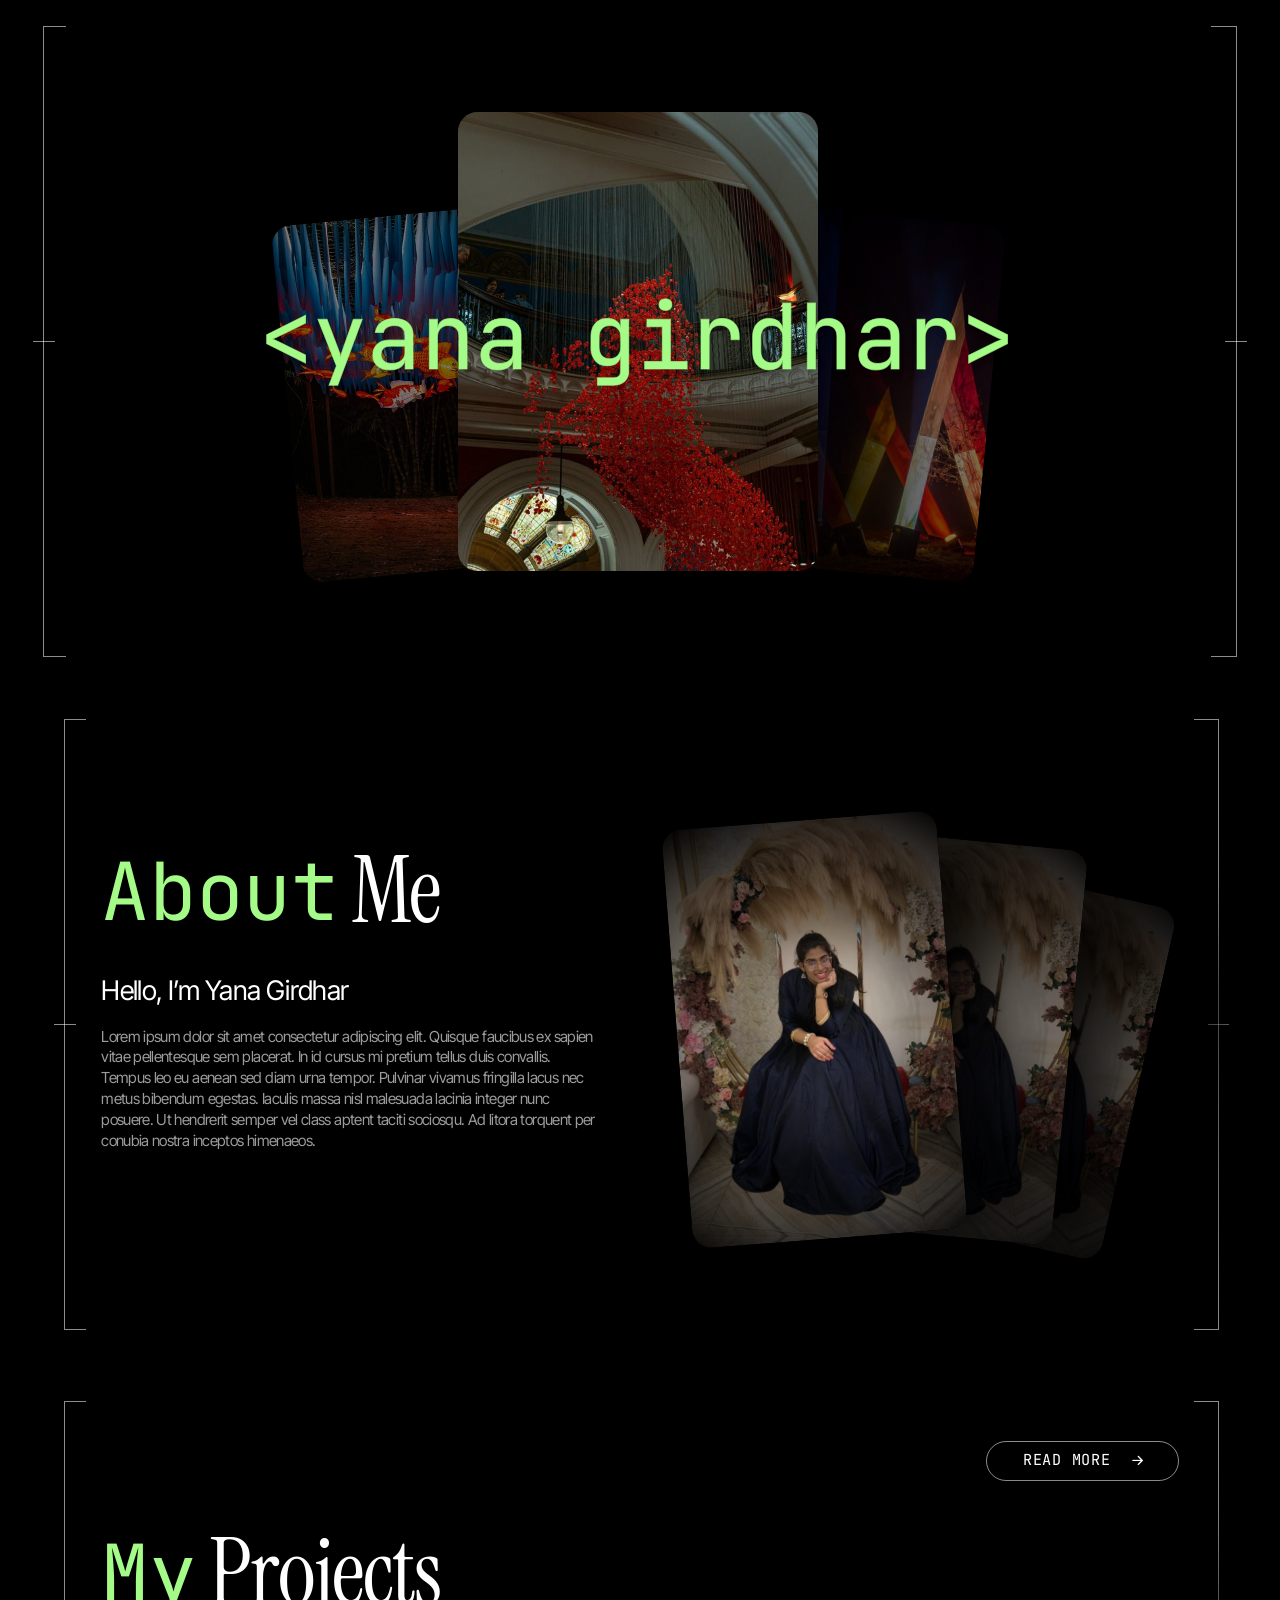
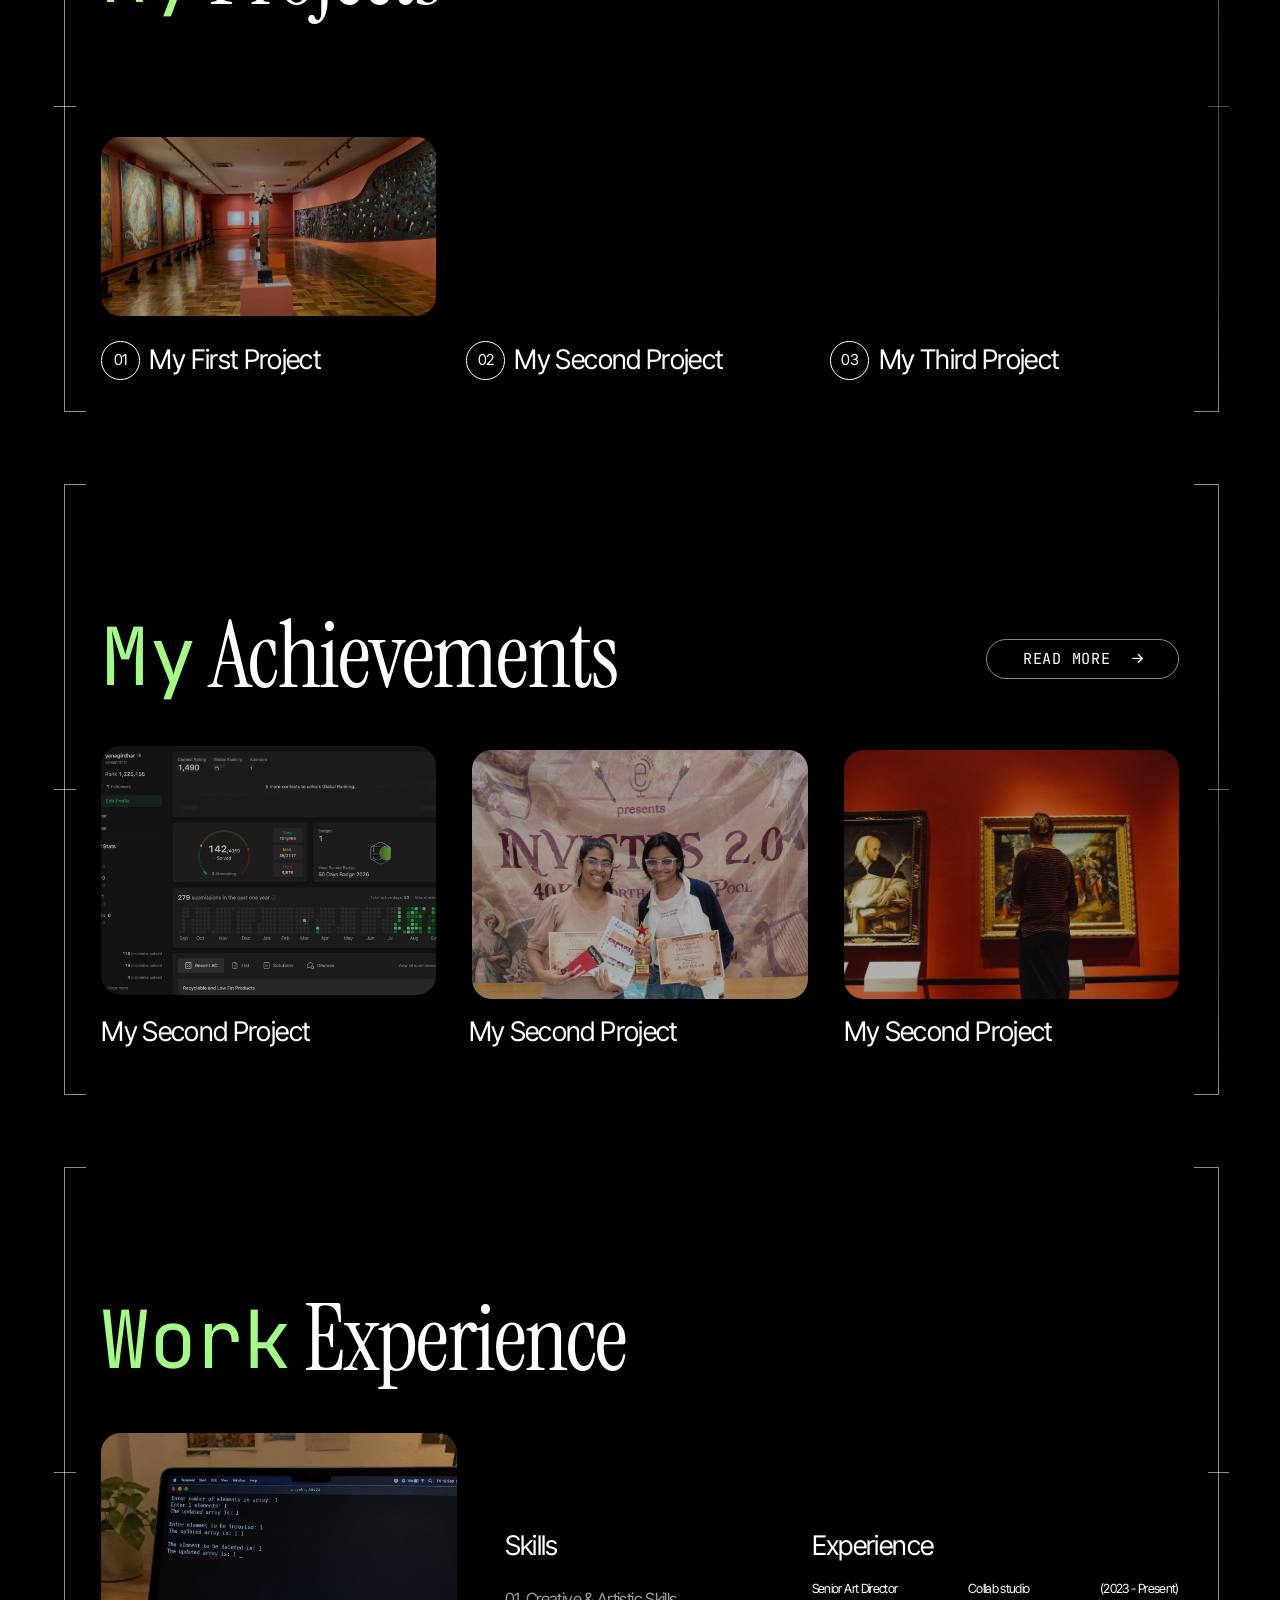
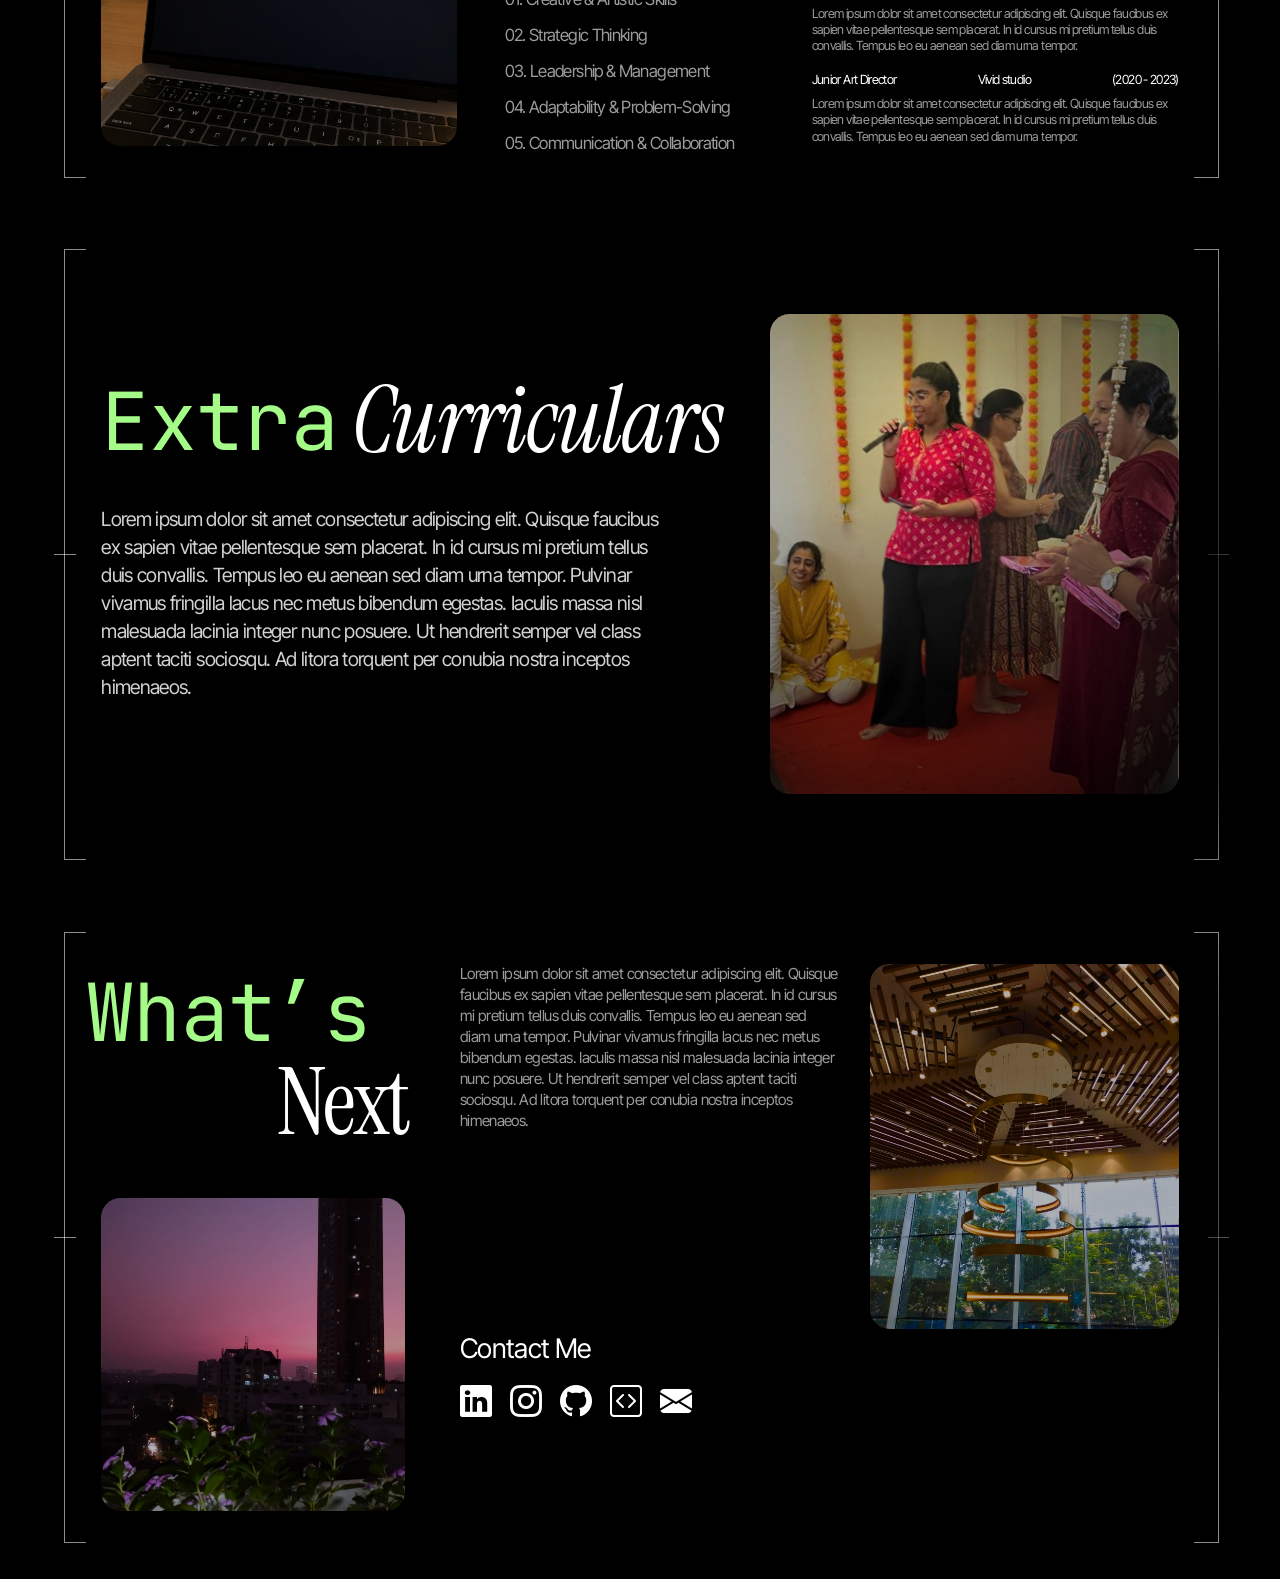
==== commit d8cea87b: "social links added" ====
--- a/index.html
+++ b/index.html
@@ -219,11 +219,11 @@
       <div class="contact abs" style="--x:517.3;--y:491.7;--w:400">
         <h3 class="t-h">Contact Me</h3>
         <ul class="socials">
-          <li><a href="#" aria-label="LinkedIn"><i class="bi bi-linkedin"></i></a></li>
-          <li><a href="#" aria-label="Instagram"><i class="bi bi-instagram"></i></a></li>
-          <li><a href="#" aria-label="GitHub"><i class="bi bi-github"></i></a></li>
-          <li><a href="#" aria-label="LeetCode"><i class="bi bi-code-square"></i></a></li>
-          <li><a href="#" aria-label="Email"><i class="bi bi-envelope-fill"></i></a></li>
+          <li><a href="https://www.linkedin.com/in/yanagirdhar/" aria-label="LinkedIn"><i class="bi bi-linkedin"></i></a></li>
+          <li><a href="https://www.instagram.com/yanagirdhar/" aria-label="Instagram"><i class="bi bi-instagram"></i></a></li>
+          <li><a href="https://github.com/yanagirdhar/" aria-label="GitHub"><i class="bi bi-github"></i></a></li>
+          <li><a href="https://leetcode.com/u/yanagirdhar/" aria-label="LeetCode"><i class="bi bi-code-square"></i></a></li>
+          <li><a href="mailto:yanagirdhar9@gmail.com" aria-label="Email"><i class="bi bi-envelope-fill"></i></a></li>
         </ul>
       </div>
     </div>
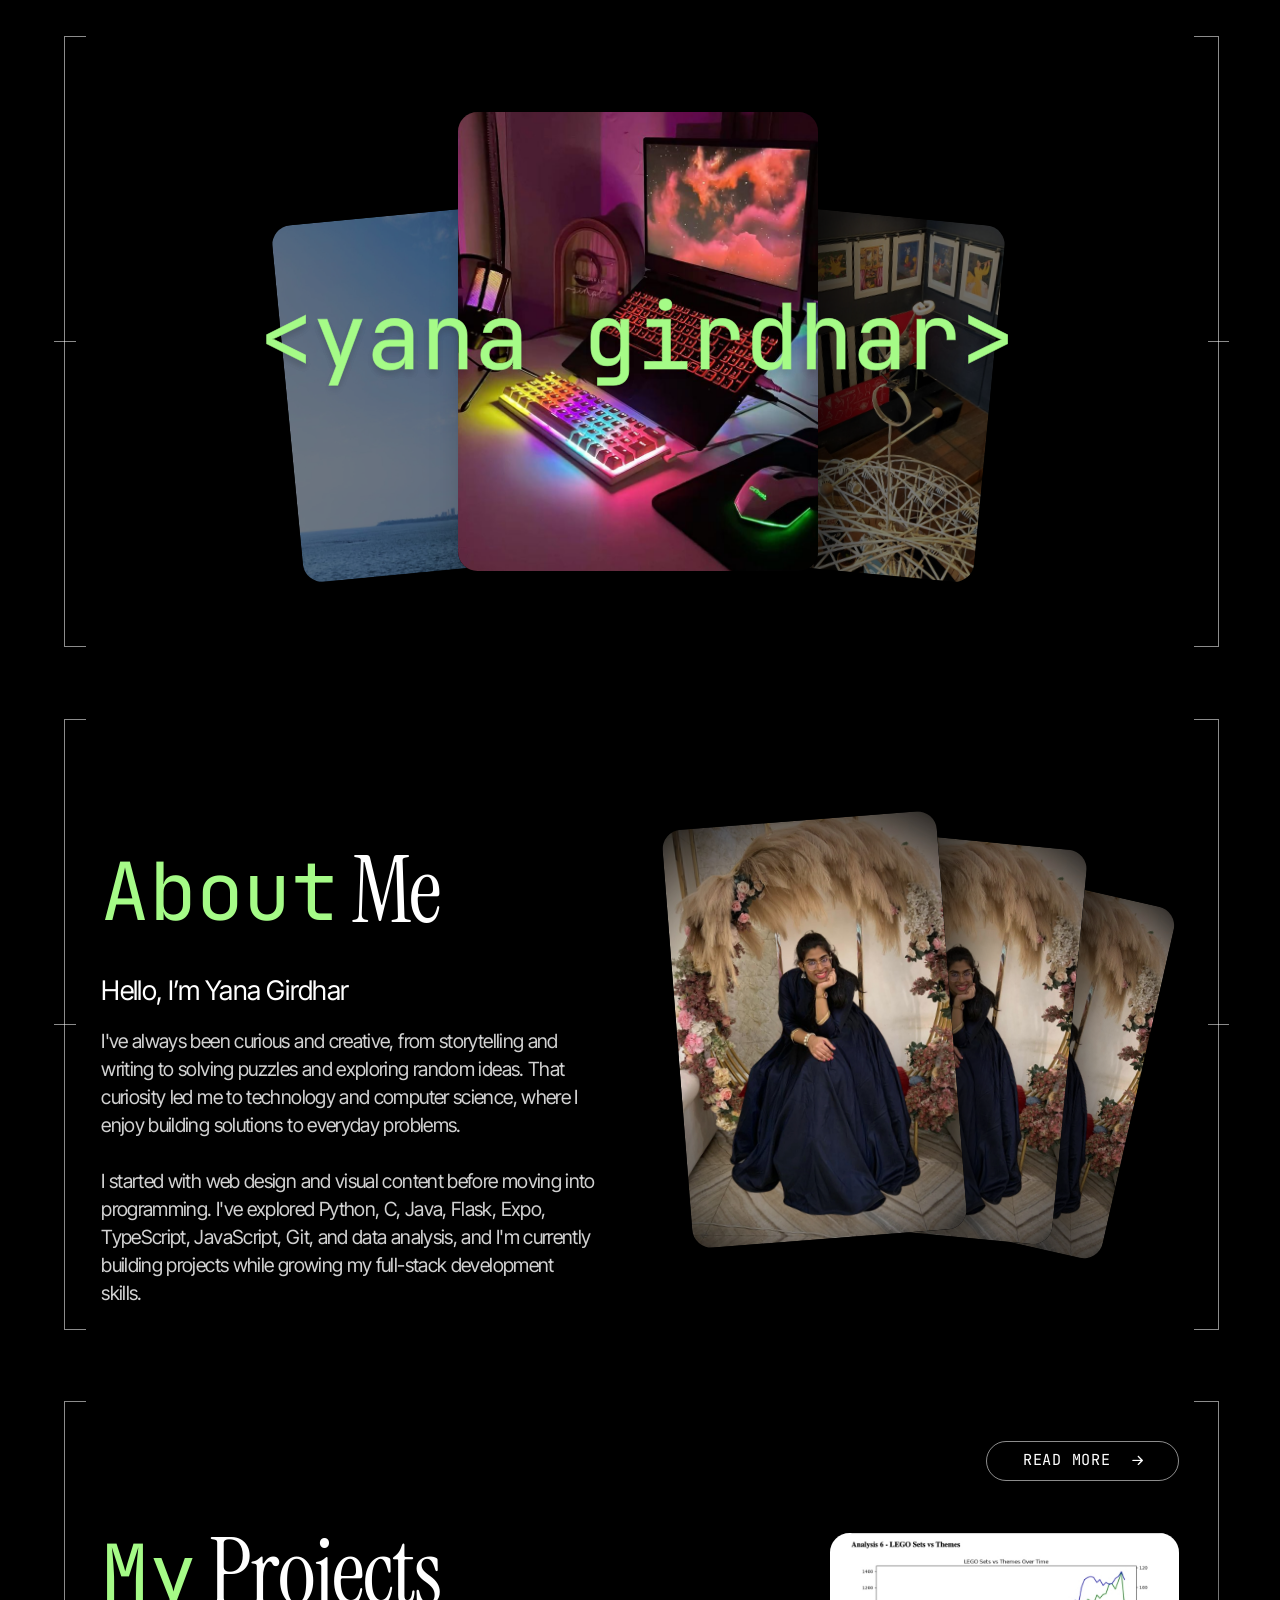
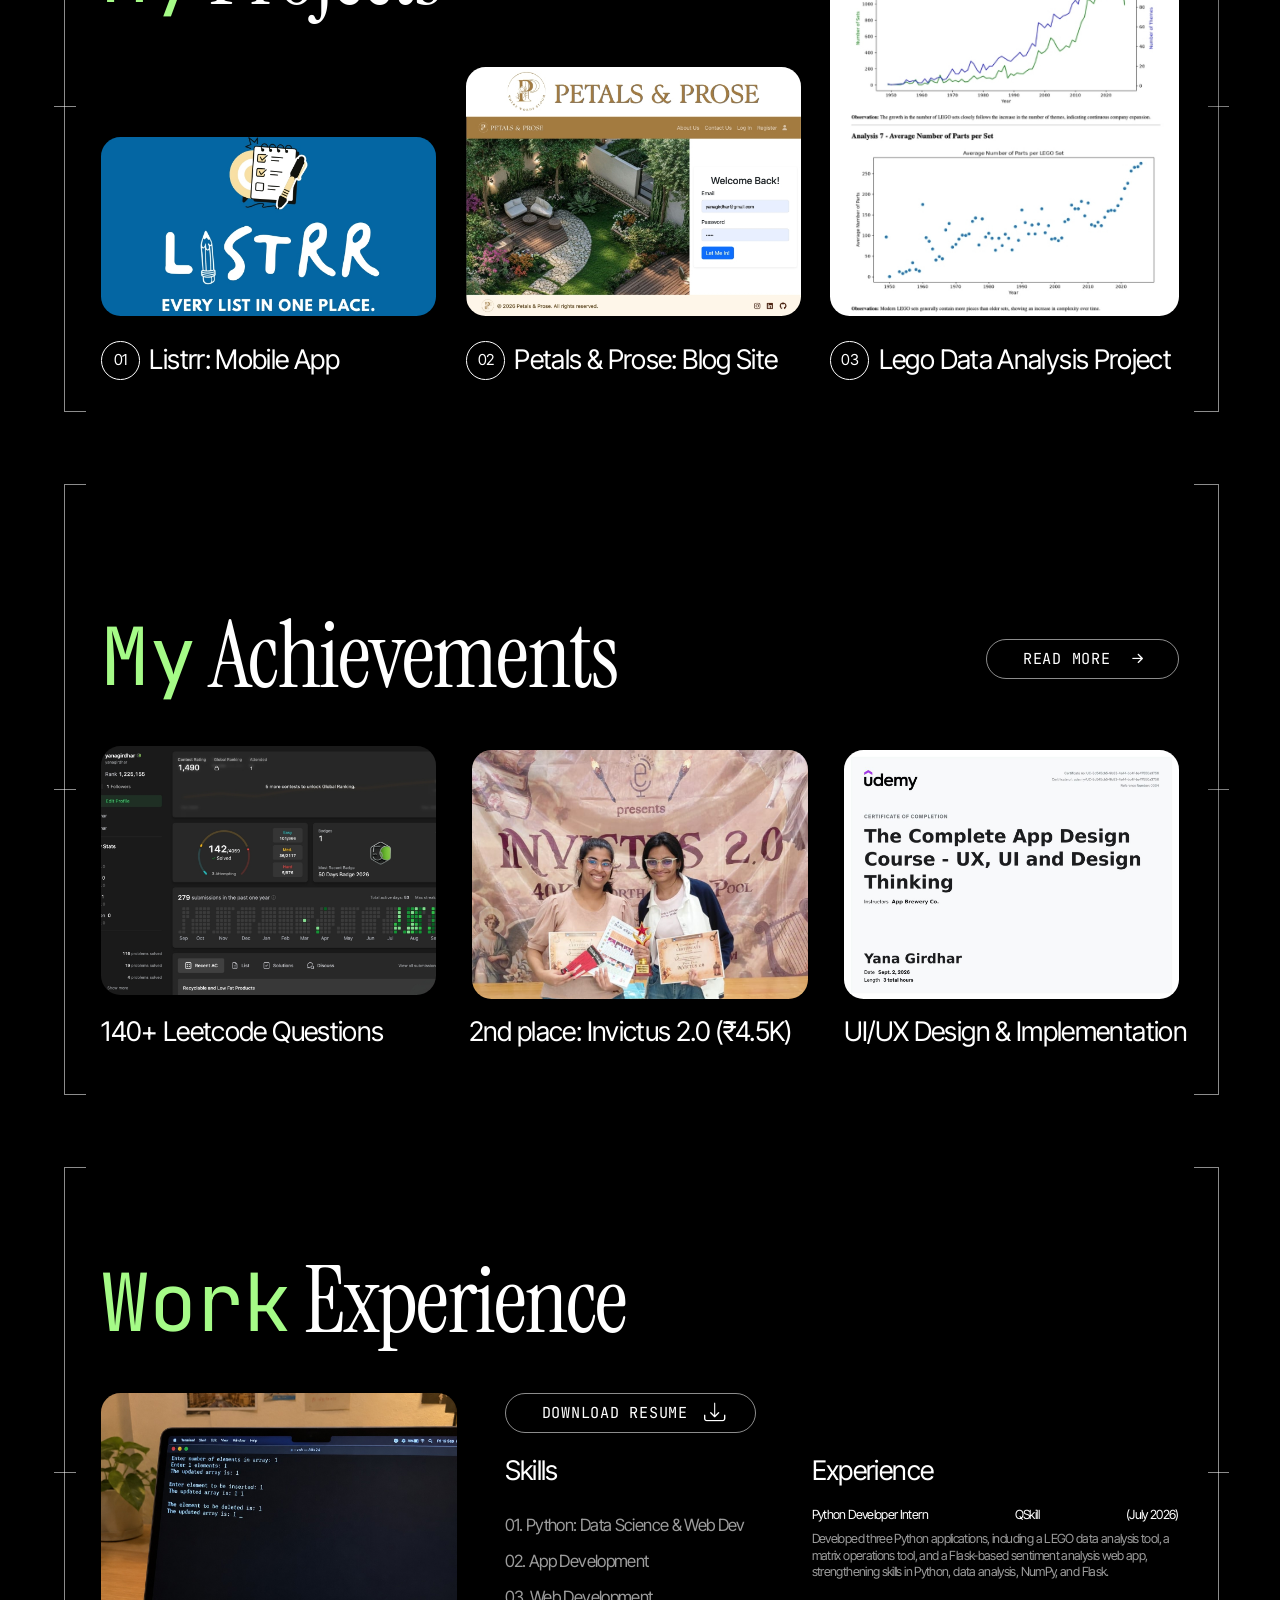
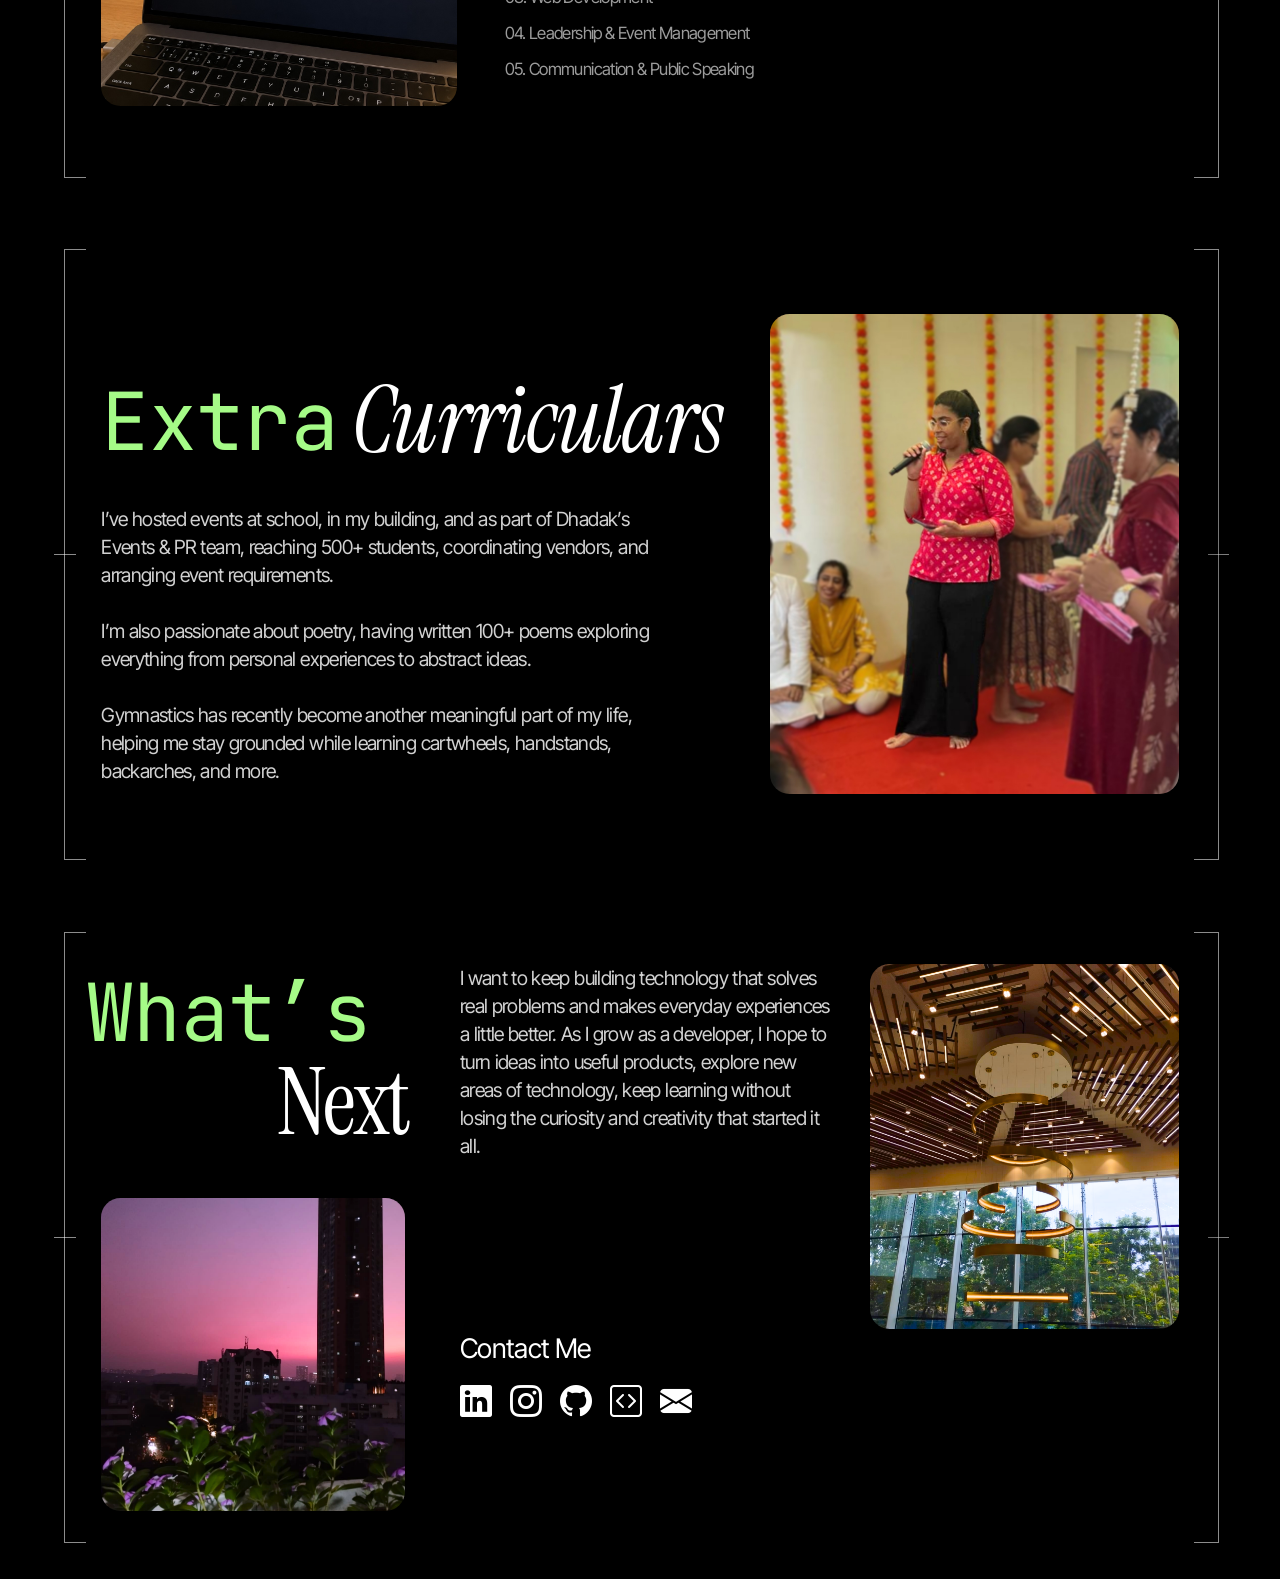
==== commit 107f8aaa: "Info and assets added, v1 complete" ====
--- a/index.html
+++ b/index.html
@@ -60,7 +60,11 @@
 
       <div class="about-copy abs" style="--x:113.8;--y:328.5;--w:559">
         <h3 class="t-h">Hello, I’m Yana Girdhar</h3>
-        <p class="t-p">Lorem ipsum dolor sit amet consectetur adipiscing elit. Quisque faucibus ex sapien vitae pellentesque sem placerat. In id cursus mi pretium tellus duis convallis. Tempus leo eu aenean sed diam urna tempor. Pulvinar vivamus fringilla lacus nec metus bibendum egestas. Iaculis massa nisl malesuada lacinia integer nunc posuere. Ut hendrerit semper vel class aptent taciti sociosqu. Ad litora torquent per conubia nostra inceptos himenaeos.</p>
+        <p class="t-p t-p--lg">
+          I've always been curious and creative, from storytelling and writing to solving puzzles and exploring random ideas. That curiosity led me to technology and computer science, where I enjoy building solutions to everyday problems.
+          <br> <br>
+          I started with web design and visual content before moving into programming. I've explored Python, C, Java, Flask, Expo, TypeScript, JavaScript, Git, and data analysis, and I'm currently building projects while growing my full-stack development skills.
+        </p>
       </div>
 
       <div class="about-photos">
@@ -88,24 +92,24 @@
 
       <div class="cards">
         <article class="project anim-proj-1">
-          <a href="#" class="project-link">
-            <figure class="photo dim abs" style="--x:113.8;--y:418.3;--w:377.1;--h:201.8"><img src="images/project-1.jpg" alt="Preview of My First Project" loading="lazy" decoding="async"></figure>
+          <a href="https://yanagirdhar.github.io/listrr-web/" class="project-link">
+            <figure class="photo dim abs" style="--x:113.8;--y:418.3;--w:377.1;--h:201.8"><img src="images/project-1.jpg" alt="Preview of Listrr" loading="lazy" decoding="async"></figure>
             <span class="pnum abs" style="--x:113.8;--y:648.2;--w:43.4;--h:43.4">01</span>
-            <h3 class="plabel t-h abs" style="--x:168.1;--y:651.9">My First Project</h3>
+            <h3 class="plabel t-h abs" style="--x:168.1;--y:651.9">Listrr: Mobile App</h3>
           </a>
         </article>
         <article class="project anim-proj-2">
-          <a href="#" class="project-link">
+          <a href="https://github.com/yanagirdhar/Petals-And-Proses" class="project-link">
             <figure class="photo dim abs" style="--x:524.4;--y:339.9;--w:377.1;--h:280.1"><img src="images/project-2.jpg" alt="Preview of My Second Project" loading="lazy" decoding="async"></figure>
             <span class="pnum abs" style="--x:524.4;--y:648.2;--w:43.4;--h:43.4">02</span>
-            <h3 class="plabel t-h abs" style="--x:578.7;--y:651.9">My Second Project</h3>
+            <h3 class="plabel t-h abs" style="--x:578.7;--y:651.9">Petals & Prose: Blog Site</h3>
           </a>
         </article>
         <article class="project anim-proj-3">
-          <a href="#" class="project-link">
+          <a href="https://github.com/yanagirdhar/Lego-Analysis" class="project-link">
             <figure class="photo dim abs" style="--x:934.3;--y:188.9;--w:391.9;--h:431.1"><img src="images/project-3.jpg" alt="Preview of My Third Project" loading="lazy" decoding="async"></figure>
             <span class="pnum abs" style="--x:934.3;--y:648.2;--w:43.4;--h:43.4">03</span>
-            <h3 class="plabel t-h abs" style="--x:988.6;--y:651.9">My Third Project</h3>
+            <h3 class="plabel t-h abs" style="--x:988.6;--y:651.9">Lego Data Analysis Project</h3>
           </a>
         </article>
       </div>
@@ -130,15 +134,15 @@
       <div class="cards">
         <article class="project anim-achieve">
           <figure class="photo dim abs" style="--x:113.8;--y:334.9;--w:377.1;--h:280.1"><img src="images/achievement-1.jpg" alt="" loading="lazy" decoding="async"></figure>
-          <h3 class="plabel t-h abs" style="--x:113.8;--y:638.5">My Second Project</h3>
+          <h3 class="plabel t-h abs" style="--x:113.8;--y:638.5">140+ Leetcode Questions</h3>
         </article>
         <article class="project anim-achieve" style="transition-delay: 0.15s;">
           <figure class="photo dim abs" style="--x:531.4;--y:339.9;--w:377.1;--h:280.1"><img src="images/achievement-2.jpg" alt="" loading="lazy" decoding="async"></figure>
-          <h3 class="plabel t-h abs" style="--x:527.2;--y:638.5">My Second Project</h3>
+          <h3 class="plabel t-h abs" style="--x:527.2;--y:638.5">2nd place: Invictus 2.0 (₹4.5K)</h3>
         </article>
         <article class="project anim-achieve" style="transition-delay: 0.3s;">
           <figure class="photo dim abs" style="--x:949;--y:339.9;--w:377.1;--h:280.1"><img src="images/achievement-3.jpg" alt="" loading="lazy" decoding="async"></figure>
-          <h3 class="plabel t-h abs" style="--x:949;--y:638.5">My Second Project</h3>
+          <h3 class="plabel t-h abs" style="--x:949;--y:638.5">UI/UX Design & Implementation</h3>
         </article>
       </div>
     </div>
@@ -152,31 +156,32 @@
         <span class="tick tick-l"></span><span class="tick tick-r"></span>
       </div>
 
-      <h2 class="hd abs" style="--x:113.8;--y:182"><span class="t-sans headline-accent">Work</span><span class="t-serif">Experience</span></h2>
-
-      <figure class="photo dim abs anim-work" style="--x:113.8;--y:339.7;--w:400.5;--h:351.9"><img src="images/work.jpg" alt="" loading="lazy" decoding="async"></figure>
-
-      <div class="col-block abs" style="--x:567.7;--y:448.4;--w:330">
+      <h2 class="hd abs" style="--x:113.8;--y:140"><span class="t-sans headline-accent">Work</span><span class="t-serif">Experience</span></h2>
+
+      <figure class="photo dim abs anim-work" style="--x:113.8;--y:295;--w:400.5;--h:351.9"><img src="images/work.jpg" alt="" loading="lazy" decoding="async"></figure>
+
+      <a href="Resume.pdf" download class="read-more-btn abs resume-btn" style="--x:567.7;--y:295;--w:330;--h:45">
+        <span>DOWNLOAD RESUME</span>
+        <i class="bi bi-download"></i>
+      </a>
+      
+      <div class="col-block abs" style="--x:567.7;--y:365;--w:330">
         <h3 class="t-h label">Skills</h3>
         <ol class="skills t-list">
-          <li>01. Creative &amp; Artistic Skills</li>
-          <li>02. Strategic Thinking</li>
-          <li>03. Leadership &amp; Management</li>
-          <li>04. Adaptability &amp; Problem-Solving</li>
-          <li>05. Communication &amp; Collaboration</li>
+          <li>01. Python: Data Science & Web Dev</li>
+          <li>02. App Development</li>
+          <li>03. Web Development</li>
+          <li>04. Leadership &amp; Event Management</li>
+          <li>05. Communication &amp; Public Speaking</li>
         </ol>
       </div>
 
-      <div class="col-block abs" style="--x:913.1;--y:448.4;--w:413">
+      <div class="col-block abs" style="--x:913.1;--y:365;--w:413">
         <h3 class="t-h label">Experience</h3>
 
         <div class="job">
-          <div class="job-head t-sm"><span>Senior Art Director</span><span>Collab studio</span><span>(2023 - Present)</span></div>
-          <p class="t-sm muted">Lorem ipsum dolor sit amet consectetur adipiscing elit. Quisque faucibus ex sapien vitae pellentesque sem placerat. In id cursus mi pretium tellus duis convallis. Tempus leo eu aenean sed diam urna tempor.</p>
-        </div>
-        <div class="job">
-          <div class="job-head t-sm"><span>Junior Art Director</span><span>Vivid studio</span><span>(2020 - 2023)</span></div>
-          <p class="t-sm muted">Lorem ipsum dolor sit amet consectetur adipiscing elit. Quisque faucibus ex sapien vitae pellentesque sem placerat. In id cursus mi pretium tellus duis convallis. Tempus leo eu aenean sed diam urna tempor.</p>
+          <div class="job-head t-sm"><span>Python Developer Intern</span><span>QSkill</span><span>(July 2026)</span></div>
+          <p class="t-sm muted">Developed three Python applications, including a LEGO data analysis tool, a matrix operations tool, and a Flask-based sentiment analysis web app, strengthening skills in Python, data analysis, NumPy, and Flask.</p>
         </div>
       </div>
     </div>
@@ -192,7 +197,13 @@
 
       <h2 class="hd abs" style="--x:113.8;--y:182"><span class="t-sans headline-accent">Extra</span><span class="t-serif t-italic">Curriculars</span></h2>
 
-      <p class="t-p t-p--lg abs" style="--x:113.8;--y:328.5;--w:640">Lorem ipsum dolor sit amet consectetur adipiscing elit. Quisque faucibus ex sapien vitae pellentesque sem placerat. In id cursus mi pretium tellus duis convallis. Tempus leo eu aenean sed diam urna tempor. Pulvinar vivamus fringilla lacus nec metus bibendum egestas. Iaculis massa nisl malesuada lacinia integer nunc posuere. Ut hendrerit semper vel class aptent taciti sociosqu. Ad litora torquent per conubia nostra inceptos himenaeos.</p>
+      <p class="t-p t-p--lg abs" style="--x:113.8;--y:328.5;--w:640">
+        I’ve hosted events at school, in my building, and as part of Dhadak’s Events & PR team, reaching 500+ students, coordinating vendors, and arranging event requirements. 
+        <br><br>
+        I’m also passionate about poetry, having written 100+ poems exploring everything from personal experiences to abstract ideas. 
+        <br><br>
+        Gymnastics has recently become another meaningful part of my life, helping me stay grounded while learning cartwheels, handstands, backarches, and more.
+      </p>
 
       <figure class="photo abs anim-extra" style="--x:866;--y:114;--w:460;--h:540"><img src="images/extra.jpg" alt="" loading="lazy" decoding="async"></figure>
     </div>
@@ -211,7 +222,9 @@
         <span class="t-serif abs" style="--x:311.6;--y:181">Next</span>
       </h2>
 
-      <p class="t-p abs" style="--x:517.3;--y:76.8;--w:428">Lorem ipsum dolor sit amet consectetur adipiscing elit. Quisque faucibus ex sapien vitae pellentesque sem placerat. In id cursus mi pretium tellus duis convallis. Tempus leo eu aenean sed diam urna tempor. Pulvinar vivamus fringilla lacus nec metus bibendum egestas. Iaculis massa nisl malesuada lacinia integer nunc posuere. Ut hendrerit semper vel class aptent taciti sociosqu. Ad litora torquent per conubia nostra inceptos himenaeos.</p>
+      <p class="t-p t-p--lg abs" style="--x:517.3;--y:76.8;--w:428">
+        I want to keep building technology that solves real problems and makes everyday experiences a little better. As I grow as a developer, I hope to turn ideas into useful products, explore new areas of technology, keep learning without losing the curiosity and creativity that started it all.
+      </p>
 
       <figure class="photo dim abs anim-next-left" style="--x:113.8;--y:340.1;--w:342.4;--h:351.4"><img src="images/next-left.jpg" alt="" loading="lazy" decoding="async"></figure>
       <figure class="photo dim abs anim-next-right" style="--x:979;--y:76.8;--w:347.2;--h:410.3"><img src="images/next-right.jpg" alt="" loading="lazy" decoding="async"></figure>
--- a/css/style.css
+++ b/css/style.css
@@ -111,7 +111,7 @@
 }
 .photo img { display: block; width: 100%; height: 100%; object-fit: cover; }
 
-.photo.dim { opacity: .7; transition: opacity .35s ease; }
+.photo.dim { opacity: 1; transition: opacity .35s ease; }
 .project-link:hover .photo.dim,
 .project-link:focus-visible .photo.dim,
 .photo.dim:hover { opacity: 1; }
@@ -229,7 +229,8 @@
   .hd { gap: calc(15 * var(--u)); width: auto; height: auto; }
   .hd--split .abs { width: auto; height: auto; }
 
-  .photo { border-radius: calc(22 * var(--u)); box-shadow: 65px 25px 85px rgba(0, 0, 0, 0.9); }
+  /* Adjusted shadow spread and soften to prevent hiding description text */
+  .photo { border-radius: calc(22 * var(--u)); box-shadow: 25px 15px 45px rgba(0, 0, 0, 0.6); }
   .pnum { font-size: calc(17 * var(--u)); }
   .plabel { width: auto; height: auto; white-space: nowrap; }
   .socials { gap: calc(21 * var(--u)); font-size: calc(36 * var(--u)); }
@@ -245,11 +246,6 @@
   .tick { height: 1px; background: var(--line); top: calc(384 * var(--u)); width: calc(23.9 * var(--u)); }
   .tick-l { left: calc(61.2 * var(--u)); }
   .tick-r { left: calc(1358.6 * var(--u)); }
-  .hero .brk-l { left: calc(48.5 * var(--u));  top: calc(29.1 * var(--u)); width: calc(25.3 * var(--u)); height: calc(709.9 * var(--u)); }
-  .hero .brk-r { left: calc(1362.4 * var(--u)); top: calc(29.1 * var(--u)); width: calc(28.9 * var(--u)); height: calc(709.9 * var(--u)); }
-  .hero .tick { top: calc(383.9 * var(--u)); width: calc(24.7 * var(--u)); }
-  .hero .tick-l { left: calc(37 * var(--u)); }
-  .hero .tick-r { left: calc(1378.3 * var(--u)); }
 
   /* hero */
   .hero .stage { aspect-ratio: 1440 / 768; }
@@ -326,7 +322,7 @@
 .photo.dim.anim-next-left.is-inview,
 .is-inview .photo.dim.anim-next-right,
 .photo.dim.anim-next-right.is-inview {
-  opacity: .7;
+  opacity: 1;
   transform: none;
 }
 .is-inview .photo.dim.anim-work:hover,
@@ -402,6 +398,12 @@
 }
 .item-body { display: flex; flex-direction: column; align-items: flex-start; }
 .item-body .t-h { margin-bottom: calc(14 * var(--k)); }
+
+/* Ensure description text explicitly uses Inter Tight (--font-sans) */
+.list-page .item-body .t-p {
+  font-family: var(--font-sans);
+}
+
 .item:hover .photo.dim,
 .item:focus-within .photo.dim { opacity: 1; }
 
@@ -423,14 +425,6 @@
 }
 .take-btn:hover { background: var(--accent); color: var(--bg); }
 
-/* scroll reveal (only when JS is running, so the content never gets stuck hidden) */
-.js .reveal {
-  opacity: 0;
-  transform: translateY(40px);
-  transition: opacity .9s cubic-bezier(.16, 1, .3, 1), transform .9s cubic-bezier(.16, 1, .3, 1);
-}
-.js .reveal.is-inview { opacity: 1; transform: none; }
-
 @media (min-width: 992px) {
   .list-page { --k: var(--u); }
   .list-inner {
@@ -452,7 +446,7 @@
 }
 
 @media (prefers-reduced-motion: reduce) {
-  .js .reveal { opacity: 1; transform: none; transition: none; }
+  html { scroll-behavior: auto; }
 }
 
 
@@ -480,6 +474,10 @@
   .about-photos .photo:last-child { width: min(100%, 16rem); aspect-ratio: 4 / 5; margin-inline: auto; }
   .item .photo { aspect-ratio: 16 / 10; }
 
+  #extracurriculars .photo img { 
+    object-position: top; 
+  }
+
   /* achievements: label sits clear of the photo (projects get their gap from the grid) */
   .project > .plabel { margin-top: .9rem; }
 
@@ -494,3 +492,18 @@
   .socials { gap: .25rem; margin-left: -.4rem; }
   .socials a { padding: .4rem; }
 }
+
+/* ---------- Resume Button Styling ---------- */
+.resume-btn {
+  width: auto; 
+  white-space: nowrap;
+}
+
+@media (max-width: 991.98px) {
+  /* Stacks neatly on mobile screens above the skills block */
+  .stage.stack > .resume-btn { 
+    align-self: flex-start; 
+    order: 4; 
+    margin-top: -0.5rem;
+  }
+}
